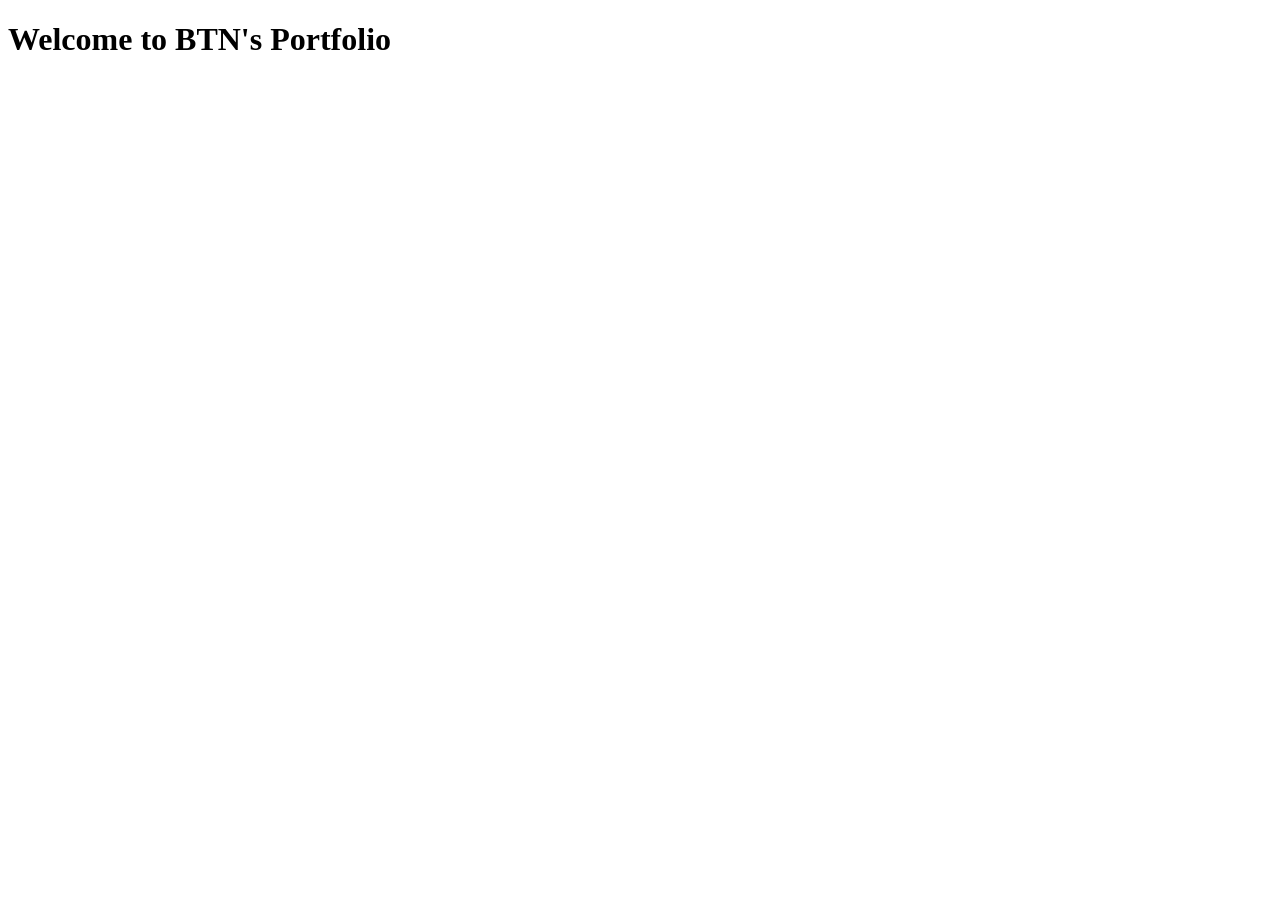
==== index.html @ 953d7b0b "Update index.html" ====
<!DOCTYPE html>
<html lang="en">

<head>
    <!-- Các thẻ meta cung cấp thông tin về trang web, không hiển thị trực tiếp trên trang -->
    <!-- Đặt bộ ký tự của trang web là UTF-8 
    (hiển thị gần như tất cả các ngôn ngữ trên thế giới, bao gồm cả tiếng Việt) -->
    <meta charset="UTF-8">
    <!-- Đặt viewport để trang web hiển thị tốt trên các thiết bị di động -->
    <meta name="viewport" content="width=device-width, initial-scale=1.0">
    <!-- Đặt tên tác giả của trang web -->
    <meta name="author" content="Ba Tuong Nguyen">
    <!-- Đặt mô tả ngắn gọn về trang web -->
    <meta name="description" content="Portfolio Website of Ba Tuong Nguyen, a 3D artist">
    <!-- Đặt các từ khóa liên quan đến trang web để cải thiện SEO -->
    <meta name="keywords" content="3D artist, portfolio, Ba Tuong Nguyen">

    <!-- Tiêu đề hiển thị trên tab trình duyệt -->
    <title>BTN - 3D Artist</title>

    <!-- Thẻ link được dùng để kết nối các tài nguyên bên ngoài như CSS, JS, favicon, font chữ, v.v.-->
    <!-- Đặt biểu tượng favicon cho trang web -->
    <link rel="icon" href="./img/Symbol Logo.png" type="image/x-icon" sizes="32x32">
    <!-- Liên kết đến tệp CSS bên ngoài để định dạng trang web -->
    <link rel="stylesheet" href="./css/style.css">
</head>

<body>
    <h1>Welcome to BTN's Portfolio</h1>
</body>

</html>
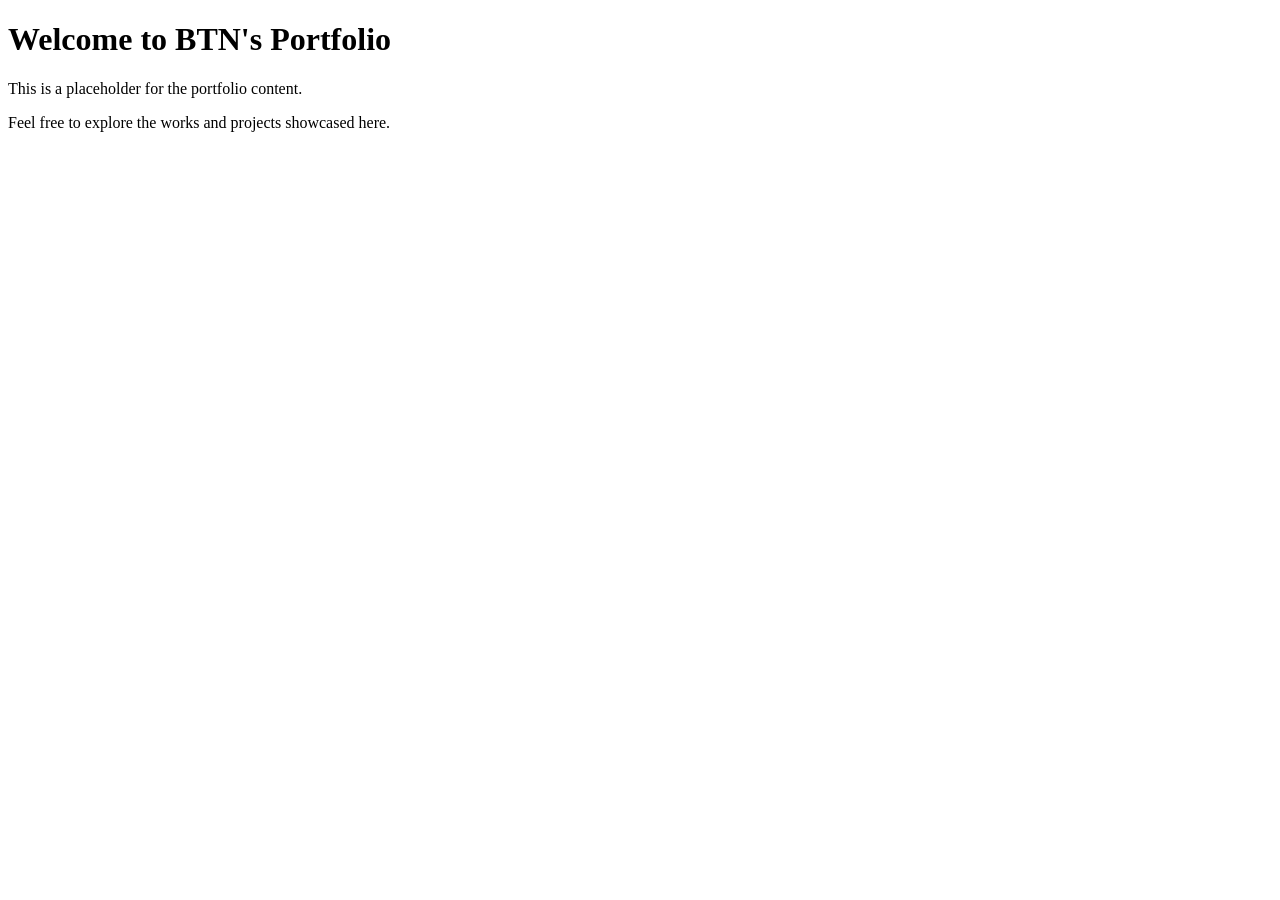
==== commit d0099a66: "Update Index.html" ====
--- a/index.html
+++ b/index.html
@@ -27,6 +27,8 @@
 
 <body>
     <h1>Welcome to BTN's Portfolio</h1>
+    <p>This is a placeholder for the portfolio content.</p>
+    <p>Feel free to explore the works and projects showcased here.</p>
 </body>
 
 </html>
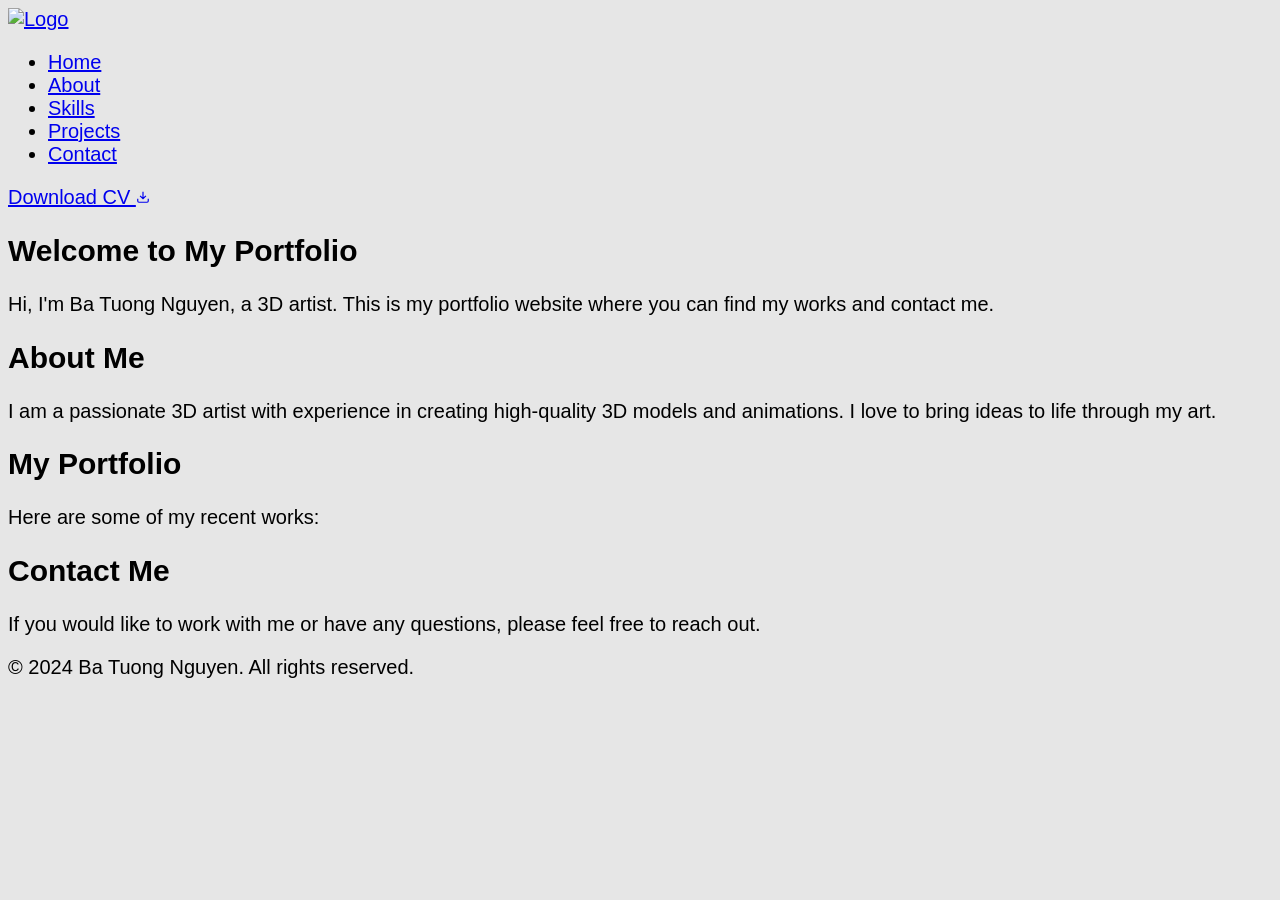
==== commit fffc49e5: "21h50 upgrade" ====
--- a/index.html
+++ b/index.html
@@ -26,9 +26,55 @@
 </head>
 
 <body>
-    <h1>Welcome to BTN's Portfolio</h1>
-    <p>This is a placeholder for the portfolio content.</p>
-    <p>Feel free to explore the works and projects showcased here.</p>
+    <header> <!-- Thẻ header được dùng để nhóm các nội dung đầu trang, thường chứa logo, tiêu đề và điều hướng -->
+        <a href="#" class="logo">
+            <img src="./img/Symbol Logo.png" alt="Logo" width="50" height="50">
+        </a>
+        <nav class="nav-bar">
+            <ul class="nav-list">
+                <li><a href="#home" class="nav-link active">Home</a></li>
+                <li><a href="#about" class="nav-link">About</a></li>
+                <li><a href="#skills" class="nav-link">Skills</a></li>
+                <li><a href="#projects" class="nav-link">Projects</a></li>
+                <li><a href="#contact" class="nav-link">Contact</a></li>
+            </ul>
+        </nav>
+        <a href="./PDF/NguyenBaTuong_CV.pdf" class="btn-download">
+            Download CV
+            <svg width="14" height="14" viewBox="0 0 24 24" fill="none" stroke="currentColor" stroke-width="2"
+                class="icon-download">
+                <path d="M21 15v4a2 2 0 0 1-2 2H5a2 2 0 0 1-2-2v-4M7 10l5 5 5-5M12 15V3" />
+            </svg>
+        </a>
+    </header>
+    <main>
+        <!-- Thẻ main được dùng để nhóm các nội dung chính của trang web, thường chứa các bài viết hoặc thông tin quan trọng -->
+        <section id="home">
+            <!-- Thẻ section được dùng để nhóm các nội dung liên quan, thường chứa các phần của trang web -->
+            <h1>Welcome to My Portfolio</h1>
+            <p>Hi, I'm Ba Tuong Nguyen, a 3D artist. This is my portfolio website where you can find my works and
+                contact me.</p>
+        </section>
+        <section id="about">
+            <h2>About Me</h2>
+            <p>I am a passionate 3D artist with experience in creating high-quality 3D models and animations. I love to
+                bring ideas to life through my art.</p>
+        </section>
+        <section id="portfolio">
+            <h2>My Portfolio</h2>
+            <p>Here are some of my recent works:</p>
+            <!-- Add portfolio items here -->
+        </section>
+        <section id="contact">
+            <h2>Contact Me</h2>
+            <p>If you would like to work with me or have any questions, please feel free to reach out.</p>
+            <!-- Add contact form or contact information here -->
+        </section>
+    </main>
+    <footer>
+        <!-- Thẻ footer được dùng để nhóm các nội dung chân trang, thường chứa thông tin bản quyền, liên kết mạng xã hội và các liên kết phụ -->
+        <p>&copy; 2024 Ba Tuong Nguyen. All rights reserved.</p>
+    </footer>
 </body>
 
 </html>
--- a/css/style.css
+++ b/css/style.css
@@ -0,0 +1,5 @@
+html {
+    font-size: 20px;
+    font-family: "Montserrat", "Roboto", sans-serif;
+    background: hsl(0, 0%, 90%)
+}
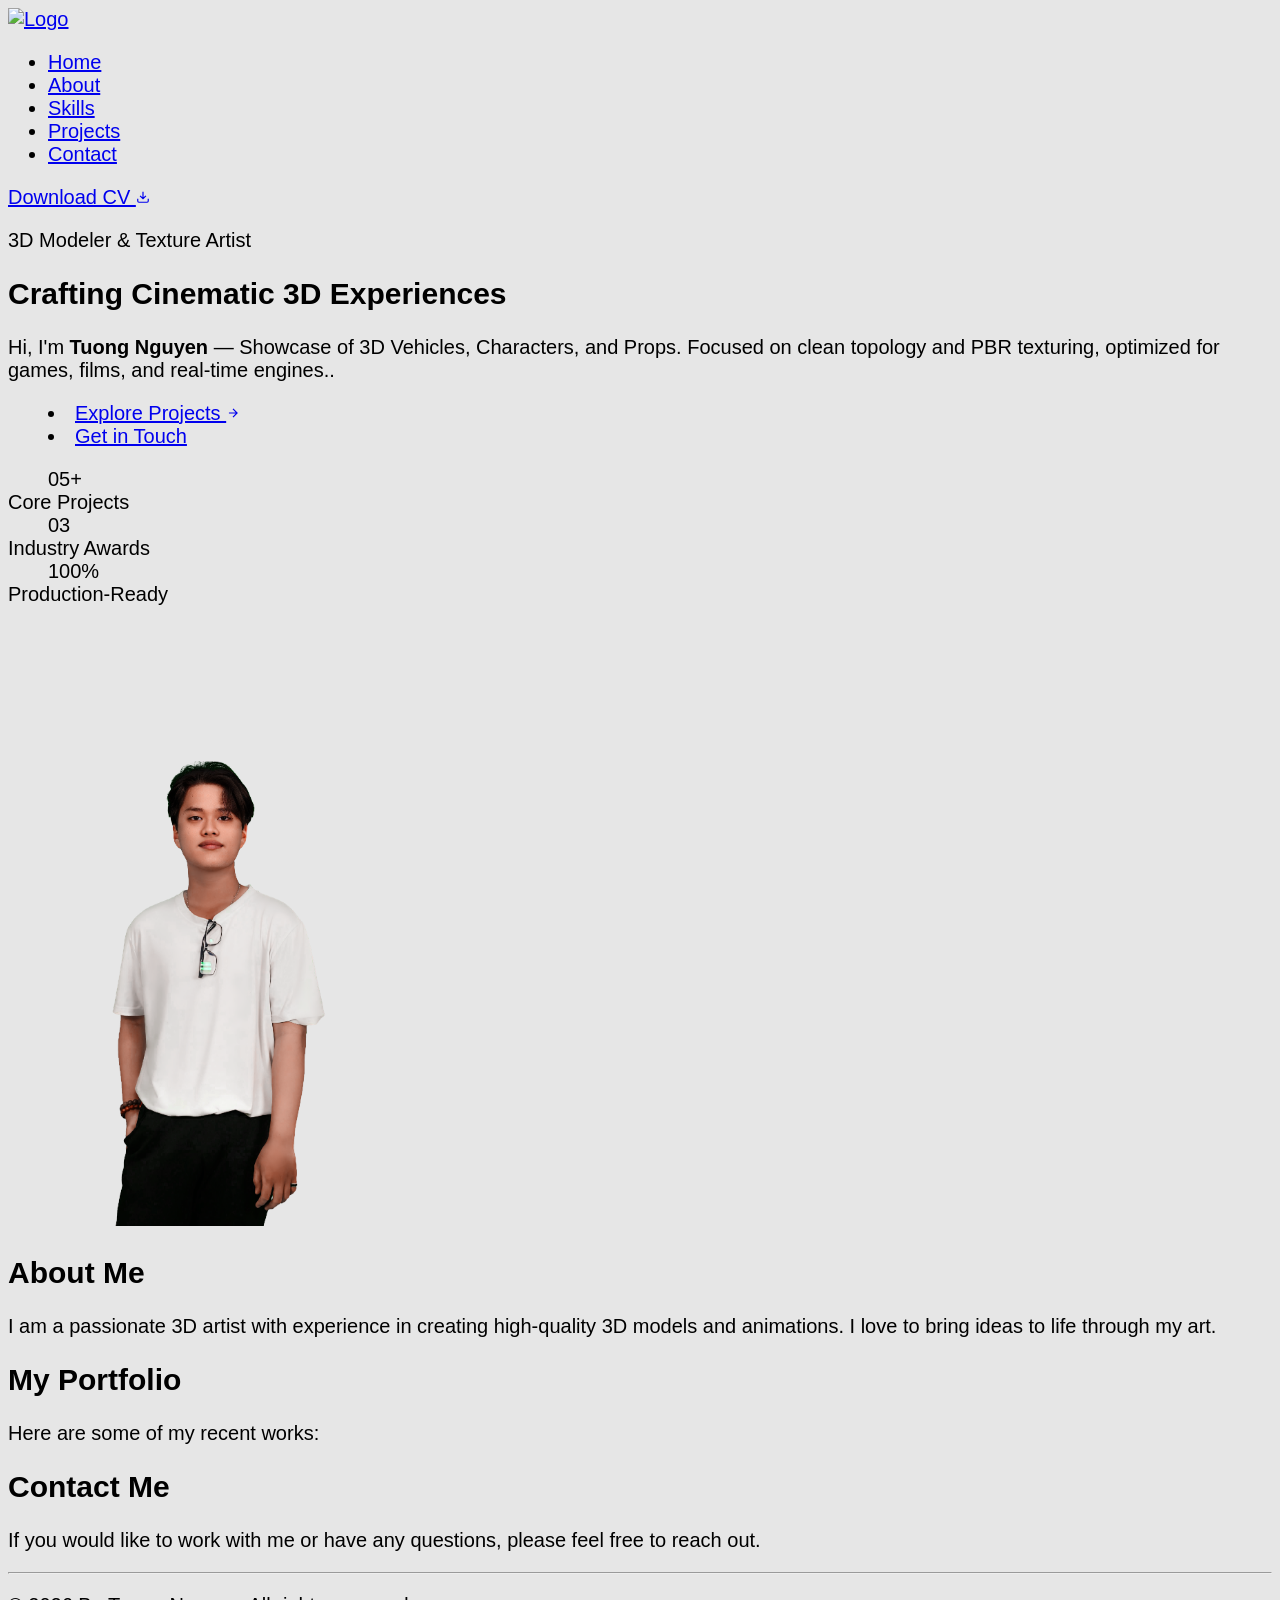
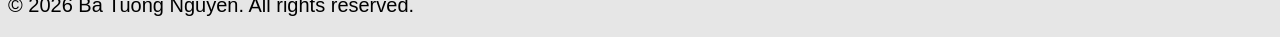
==== commit 3a7e027e: "23h08 update" ====
--- a/index.html
+++ b/index.html
@@ -47,33 +47,70 @@
             </svg>
         </a>
     </header>
+
     <main>
         <!-- Thẻ main được dùng để nhóm các nội dung chính của trang web, thường chứa các bài viết hoặc thông tin quan trọng -->
-        <section id="home">
-            <!-- Thẻ section được dùng để nhóm các nội dung liên quan, thường chứa các phần của trang web -->
-            <h1>Welcome to My Portfolio</h1>
-            <p>Hi, I'm Ba Tuong Nguyen, a 3D artist. This is my portfolio website where you can find my works and
-                contact me.</p>
+        <section class="hero-section">
+            <div class="hero-container">
+                <p class="hero-badge">3D Modeler & Texture Artist</p>
+                <h1 class="hero-title">
+                    Crafting <span class="text-blue">Cinematic</span> 3D Experiences
+                </h1>
+                <p class="hero-description">
+                    Hi, I'm <strong>Tuong Nguyen</strong> — Showcase of 3D Vehicles, Characters, and Props. Focused on
+                    clean topology and PBR texturing, optimized for games, films, and real-time engines..
+                </p>
+                <menu class="hero-actions">
+                    <li>
+                        <a href="#projects" class="btn btn-primary">
+                            Explore Projects
+                            <svg width="14" height="14" viewBox="0 0 24 24" fill="none" stroke="currentColor"
+                                stroke-width="2" class="icon-arrow">
+                                <path d="M5 12h14M12 5l7 7-7 7" />
+                            </svg>
+                        </a>
+                    </li>
+                    <li>
+                        <a href="#contact" class="btn btn-secondary">Get in Touch</a>
+                    </li>
+                </menu>
+                <dl class="hero-stats">
+                    <div class="stat-group">
+                        <dd class="stat-number">05+</dd>
+                        <dt class="stat-label">Core Projects</dt>
+                    </div>
+                    <div class="stat-group">
+                        <dd class="stat-number">03</dd>
+                        <dt class="stat-label">Industry Awards</dt>
+                    </div>
+                    <div class="stat-group">
+                        <dd class="stat-number">100%</dd>
+                        <dt class="stat-label">Production-Ready</dt>
+                    </div>
+                </dl>
+            </div>
         </section>
-        <section id="about">
+        <article id="about">
+            <img src="./img/Avatar_ver4.png" alt="Nguyen Ba Tuong" class="about-image" loading="lazy">
             <h2>About Me</h2>
             <p>I am a passionate 3D artist with experience in creating high-quality 3D models and animations. I love to
                 bring ideas to life through my art.</p>
-        </section>
-        <section id="portfolio">
+        </article>
+        <article id="portfolio">
             <h2>My Portfolio</h2>
             <p>Here are some of my recent works:</p>
             <!-- Add portfolio items here -->
-        </section>
-        <section id="contact">
+        </article>
+        <article id="contact">
             <h2>Contact Me</h2>
             <p>If you would like to work with me or have any questions, please feel free to reach out.</p>
             <!-- Add contact form or contact information here -->
-        </section>
+        </article>
     </main>
+    <hr>
     <footer>
         <!-- Thẻ footer được dùng để nhóm các nội dung chân trang, thường chứa thông tin bản quyền, liên kết mạng xã hội và các liên kết phụ -->
-        <p>&copy; 2024 Ba Tuong Nguyen. All rights reserved.</p>
+        <p>&copy; 2026 Ba Tuong Nguyen. All rights reserved.</p>
     </footer>
 </body>
 
--- a/css/style.css
+++ b/css/style.css
@@ -3,3 +3,7 @@
     font-family: "Montserrat", "Roboto", sans-serif;
     background: hsl(0, 0%, 90%)
 }
+.about-image {
+  width: 20em; /* Điều chỉnh con số này để tăng/giảm kích thước ảnh như ý muốn */
+  height: auto; /* Giữ tỷ lệ ảnh không bị méo */
+}
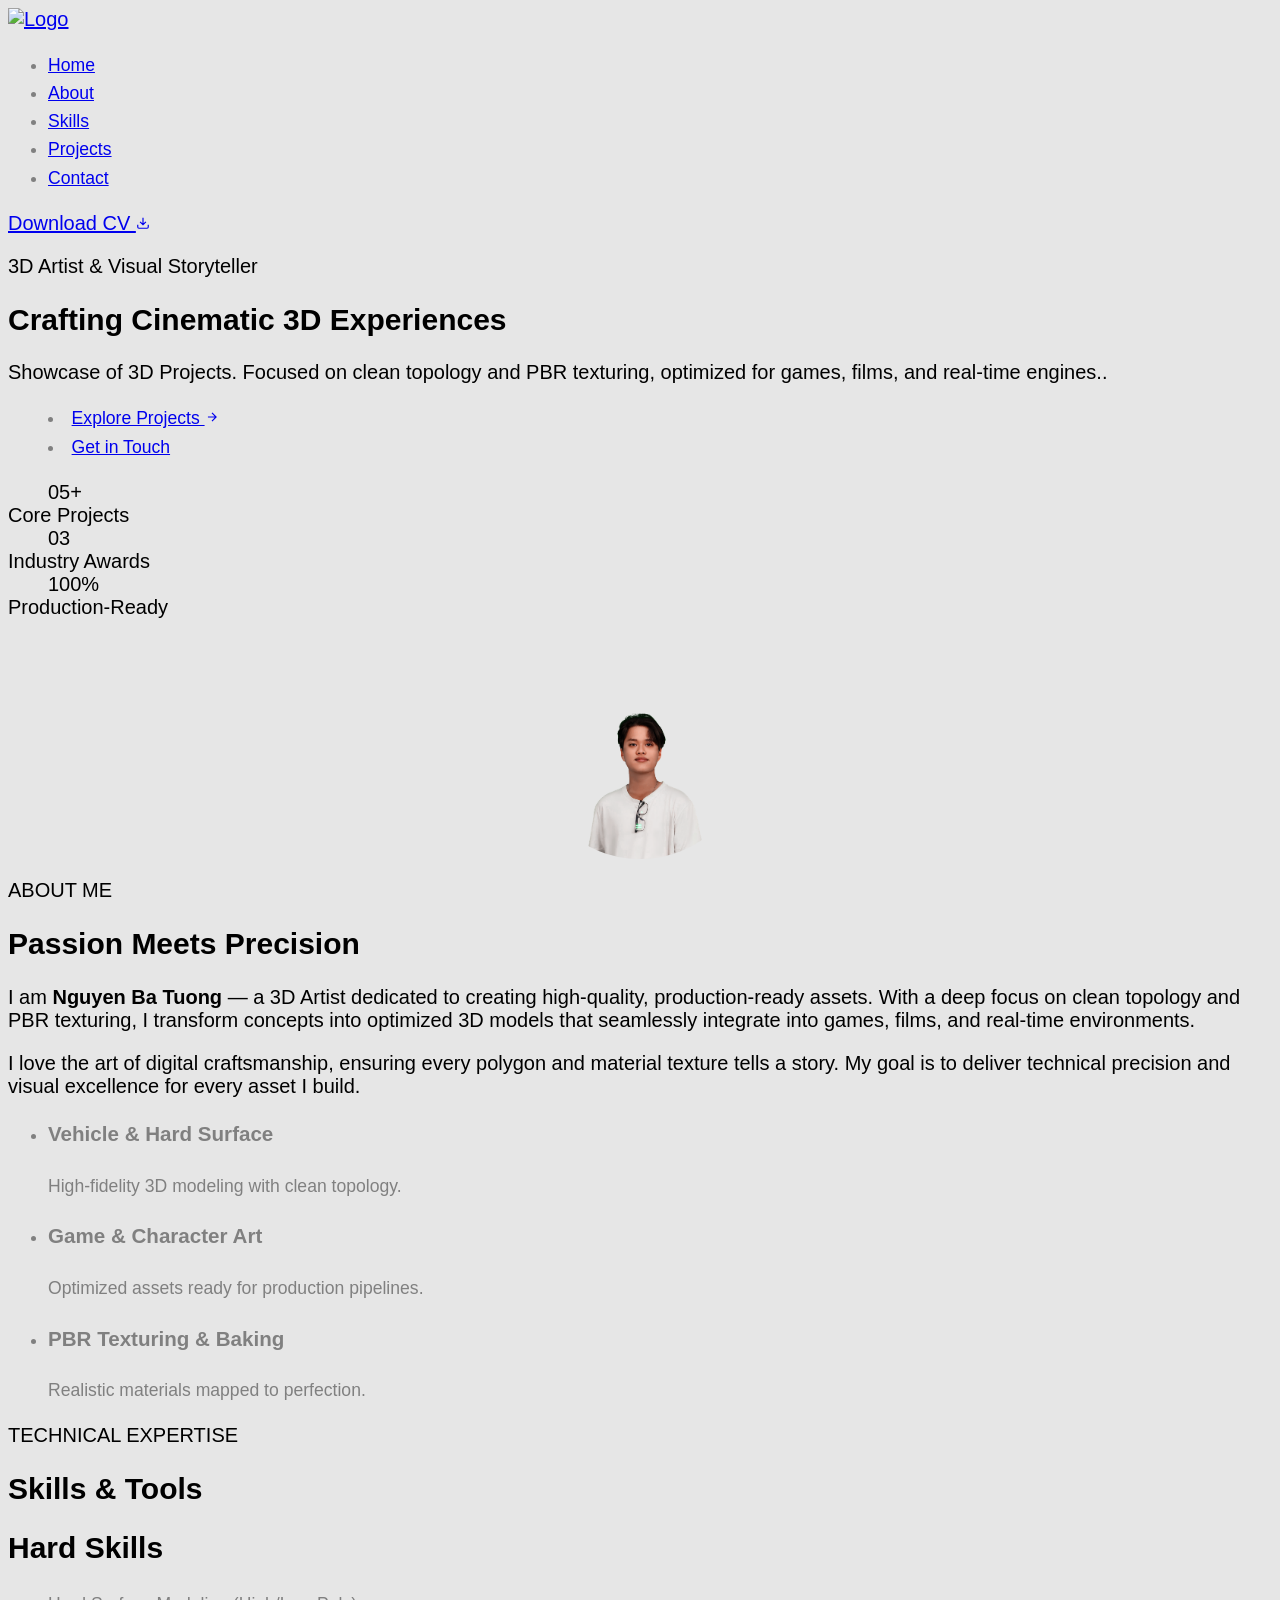
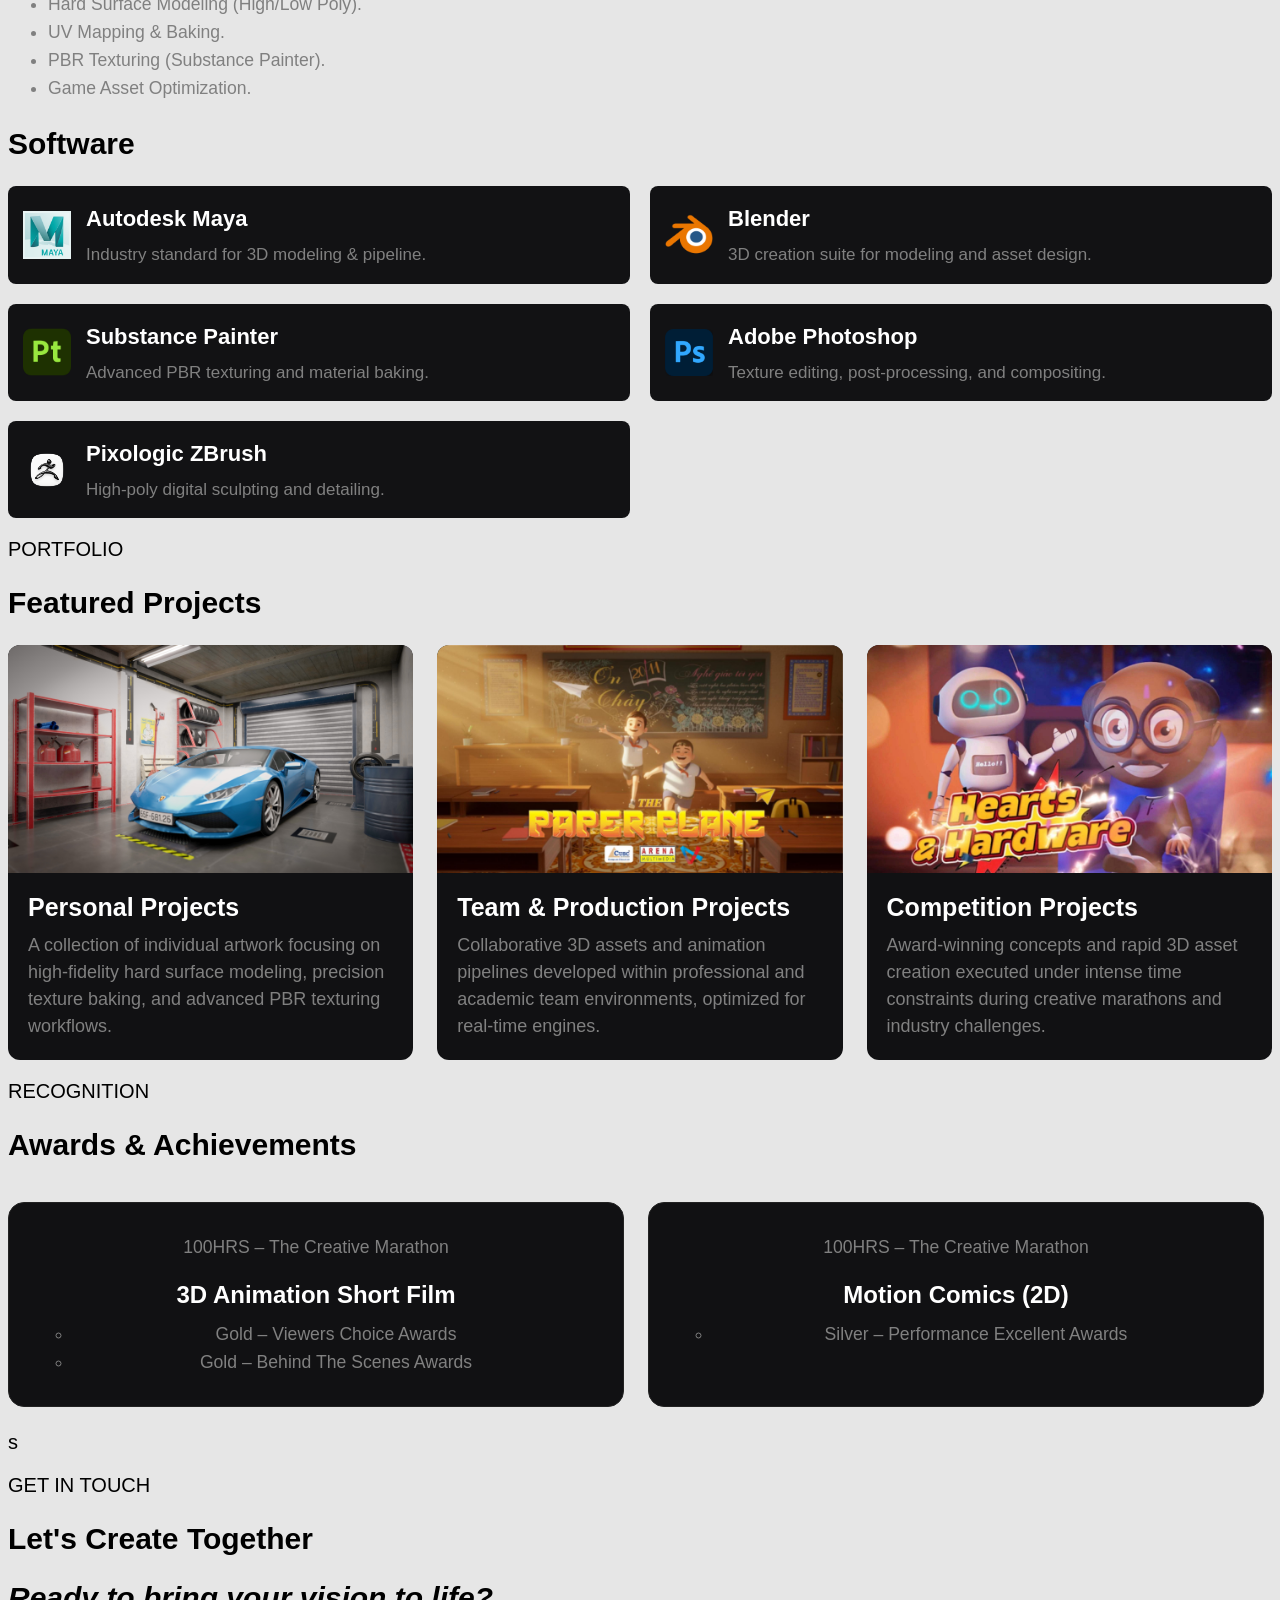
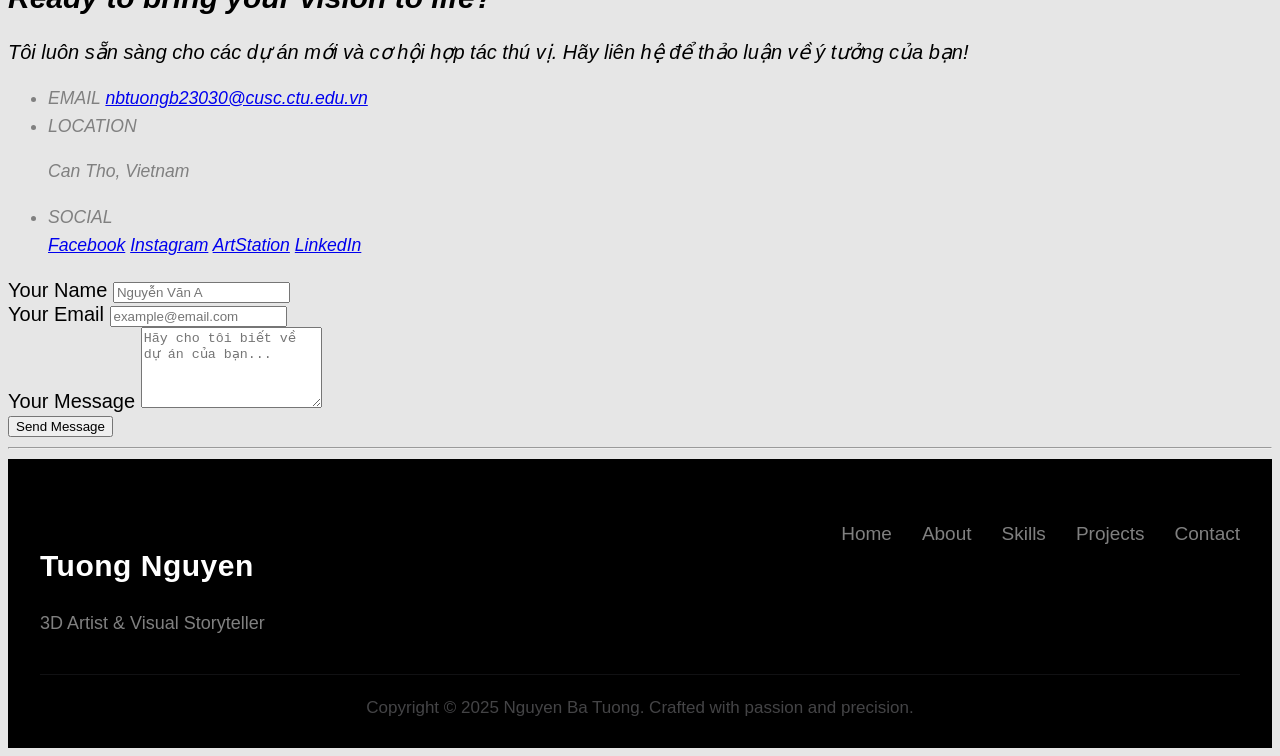
==== commit 67ea8dbb: "290626-16h10-Update index.html and css/style.css" ====
--- a/index.html
+++ b/index.html
@@ -48,16 +48,16 @@
         </a>
     </header>
 
+    <!-- Thẻ main được dùng để nhóm các nội dung chính của trang web, thường chứa các bài viết hoặc thông tin quan trọng -->
     <main>
-        <!-- Thẻ main được dùng để nhóm các nội dung chính của trang web, thường chứa các bài viết hoặc thông tin quan trọng -->
         <section class="hero-section">
             <div class="hero-container">
-                <p class="hero-badge">3D Modeler & Texture Artist</p>
+                <p class="hero-badge">3D Artist & Visual Storyteller</p>
                 <h1 class="hero-title">
                     Crafting <span class="text-blue">Cinematic</span> 3D Experiences
                 </h1>
                 <p class="hero-description">
-                    Hi, I'm <strong>Tuong Nguyen</strong> — Showcase of 3D Vehicles, Characters, and Props. Focused on
+                    Showcase of 3D Projects. Focused on
                     clean topology and PBR texturing, optimized for games, films, and real-time engines..
                 </p>
                 <menu class="hero-actions">
@@ -92,25 +92,302 @@
         </section>
         <article id="about">
             <img src="./img/Avatar_ver4.png" alt="Nguyen Ba Tuong" class="about-image" loading="lazy">
-            <h2>About Me</h2>
-            <p>I am a passionate 3D artist with experience in creating high-quality 3D models and animations. I love to
-                bring ideas to life through my art.</p>
+            <hgroup class="about-header-group">
+                <p class="badge-about">ABOUT ME</p>
+                <h1 class="about-title">Passion Meets <span class="text-gradient">Precision</span></h1>
+            </hgroup>
+            <p class="about-description">
+                I am <strong>Nguyen Ba Tuong</strong> — a 3D Artist dedicated to creating high-quality, production-ready
+                assets.
+                With a deep focus on clean topology and PBR texturing, I transform concepts into optimized 3D models
+                that seamlessly integrate into games, films, and real-time environments.
+            </p>
+            <p class="about-description">
+                I love the art of digital craftsmanship, ensuring every polygon and material texture tells a story.
+                My goal is to deliver technical precision and visual excellence for every asset I build.
+            </p>
+            <ul class="features-list">
+
+                <li class="feature-item">
+                    <span class="feature-icon" aria-hidden="true">
+                        <i class="icon-star"></i>
+                    </span>
+                    <section class="feature-content">
+                        <h3>Vehicle & Hard Surface</h3>
+                        <p>High-fidelity 3D modeling with clean topology.</p>
+                    </section>
+                </li>
+
+                <li class="feature-item">
+                    <span class="feature-icon" aria-hidden="true">
+                        <i class="icon-game"></i>
+                    </span>
+                    <section class="feature-content">
+                        <h3>Game & Character Art</h3>
+                        <p>Optimized assets ready for production pipelines.</p>
+                    </section>
+                </li>
+
+                <li class="feature-item">
+                    <span class="feature-icon" aria-hidden="true">
+                        <i class="icon-check"></i>
+                    </span>
+                    <section class="feature-content">
+                        <h3>PBR Texturing & Baking</h3>
+                        <p>Realistic materials mapped to perfection.</p>
+                    </section>
+                </li>
+
+            </ul>
         </article>
-        <article id="portfolio">
-            <h2>My Portfolio</h2>
-            <p>Here are some of my recent works:</p>
-            <!-- Add portfolio items here -->
+        <article class="skills-section" id="skills">
+            <hgroup class="skills-header">
+                <p class="badge-skills">TECHNICAL EXPERTISE</p>
+                <h1 class="skills-title">Skills & <span class="text-gradient">Tools</span></h1>
+            </hgroup>
+
+            <section class="hard-skills-container">
+                <h2>Hard Skills</h2>
+                <ul class="hard-skills-list">
+                    <li>Hard Surface Modeling (High/Low Poly).</li>
+                    <li>UV Mapping & Baking.</li>
+                    <li>PBR Texturing (Substance Painter).</li>
+                    <li>Game Asset Optimization.</li>
+                </ul>
+            </section>
+
+            <section class="software-container">
+                <h2>Software</h2>
+                <ul class="software-grid">
+
+                    <li class="software-card">
+                        <span class="software-icon" aria-hidden="true">
+                            <img src="./img/maya logo.png" alt="Maya Logo">
+                        </span>
+                        <div class="software-info">
+                            <h3>Autodesk Maya</h3>
+                            <p>Industry standard for 3D modeling & pipeline.</p>
+                        </div>
+                    </li>
+
+                    <li class="software-card">
+                        <span class="software-icon" aria-hidden="true">
+                            <img src="./img/blender-icon.png" alt="Blender Logo">
+                        </span>
+                        <div class="software-info">
+                            <h3>Blender</h3>
+                            <p>3D creation suite for modeling and asset design.</p>
+                        </div>
+                    </li>
+
+                    <li class="software-card">
+                        <span class="software-icon" aria-hidden="true">
+                            <img src="./img/sp logo.png" alt="Substance Painter Logo">
+                        </span>
+                        <div class="software-info">
+                            <h3>Substance Painter</h3>
+                            <p>Advanced PBR texturing and material baking.</p>
+                        </div>
+                    </li>
+
+                    <li class="software-card">
+                        <span class="software-icon" aria-hidden="true">
+                            <img src="./img/ps logo.png" alt="Photoshop Logo">
+                        </span>
+                        <div class="software-info">
+                            <h3>Adobe Photoshop</h3>
+                            <p>Texture editing, post-processing, and compositing.</p>
+                        </div>
+                    </li>
+
+                    <li class="software-card">
+                        <span class="software-icon" aria-hidden="true">
+                            <img src="./img/ZbrushIcon.png" alt="ZBrush Logo">
+                        </span>
+                        <div class="software-info">
+                            <h3>Pixologic ZBrush</h3>
+                            <p>High-poly digital sculpting and detailing.</p>
+                        </div>
+                    </li>
+
+                </ul>
+            </section>
         </article>
-        <article id="contact">
-            <h2>Contact Me</h2>
-            <p>If you would like to work with me or have any questions, please feel free to reach out.</p>
-            <!-- Add contact form or contact information here -->
+        <article class="portfolio-section" id="projects">
+            <hgroup class="portfolio-header">
+                <span class="badge-portfolio">PORTFOLIO</span>
+                <h1 class="portfolio-title">Featured <span class="text-gradient">Projects</span></h1>
+            </hgroup>
+
+            <div class="projects-grid">
+
+                <div class="project-card">
+                    <div class="project-thumbnail">
+                        <img src="./img/Car in The Garage FN Comopsiting.jpg" alt="Personal Projects" loading="lazy">
+                    </div>
+                    <div class="project-content">
+                        <h3>Personal Projects</h3>
+                        <p>A collection of individual artwork focusing on high-fidelity hard surface modeling, precision
+                            texture baking, and advanced PBR texturing workflows.</p>
+                    </div>
+                </div>
+
+                <div class="project-card">
+                    <div class="project-thumbnail">
+                        <img src="./img/The Paper Plane by Vertex4-Cover.jpg" alt="Team Projects" loading="lazy">
+                    </div>
+                    <div class="project-content">
+                        <h3>Team & Production Projects</h3>
+                        <p>Collaborative 3D assets and animation pipelines developed within professional and academic
+                            team environments, optimized for real-time engines.</p>
+                    </div>
+                </div>
+
+                <div class="project-card">
+                    <div class="project-thumbnail">
+                        <img src="./img/100HRS_ArenaCantho01_HexaSync.jpg" alt="Competition Projects" loading="lazy">
+                    </div>
+                    <div class="project-content">
+                        <h3>Competition Projects</h3>
+                        <p>Award-winning concepts and rapid 3D asset creation executed under intense time constraints
+                            during creative marathons and industry challenges.</p>
+                    </div>
+                </div>
+
+            </div>
+        </article>
+        <section class="awards-section" id="awards">
+            <hgroup class="awards-header">
+                <p class="badge-awards">RECOGNITION</p>
+                <h1 class="awards-title">Awards & <span class="text-gradient">Achievements</span></h1>
+            </hgroup>
+
+            <ul class="awards-grid">
+
+                <li class="award-card">
+                    <span class="award-icon" aria-hidden="true">
+                        <i class="icon-star-gradient"></i>
+                    </span>
+                    <div class="award-content">
+                        <p>100HRS – The Creative Marathon</p>
+                        <h3 class="award-project-type">3D Animation Short Film</h3>
+                        <ul class="award-sub-list">
+                            <li>Gold – Viewers Choice Awards</li>
+                            <li>Gold – Behind The Scenes Awards</li>
+                        </ul>
+                    </div>
+                </li>
+
+                <li class="award-card">
+                    <span class="award-icon" aria-hidden="true">
+                        <i class="icon-star-gradient"></i>
+                    </span>
+                    <div class="award-content">
+                        <p>100HRS – The Creative Marathon</p>
+                        <h3 class="award-project-type">Motion Comics (2D)</h3>
+                        <ul class="award-sub-list">
+                            <li>Silver – Performance Excellent Awards</li>
+                        </ul>
+                    </div>
+                </li>s
+
+            </ul>
+        </section>
+        <article class="contact-section" id="contact">
+            <hgroup class="contact-header">
+                <span class="badge-contact">GET IN TOUCH</span>
+                <h1 class="contact-title">Let's Create <span class="text-gradient">Together</span></h1>
+            </hgroup>
+
+            <div class="contact-container">
+                <address class="contact-info">
+                    <h2>Ready to bring your vision to life?</h2>
+                    <p class="contact-subtitle">Tôi luôn sẵn sàng cho các dự án mới và cơ hội hợp tác thú vị. Hãy liên
+                        hệ để thảo luận về ý tưởng của bạn!</p>
+
+                    <ul class="contact-methods">
+                        <li class="method-item">
+                            <span class="method-icon" aria-hidden="true"><i class="icon-email"></i></span>
+                            <div class="method-detail">
+                                <span class="method-label">EMAIL</span>
+                                <a href="mailto:nbtuongb23030@cusc.ctu.edu.vn">nbtuongb23030@cusc.ctu.edu.vn</a>
+                            </div>
+                        </li>
+
+                        <li class="method-item">
+                            <span class="method-icon" aria-hidden="true"><i class="icon-location"></i></span>
+                            <div class="method-detail">
+                                <span class="method-label">LOCATION</span>
+                                <p>Can Tho, Vietnam</p>
+                            </div>
+                        </li>
+
+                        <li class="method-item social-item">
+                            <span class="method-icon" aria-hidden="true"><i class="icon-social"></i></span>
+                            <div class="method-detail">
+                                <span class="method-label">SOCIAL</span>
+                                <div class="social-links">
+                                    <a href="#" target="_blank" rel="noopener noreferrer">Facebook</a>
+                                    <a href="#" target="_blank" rel="noopener noreferrer">Instagram</a>
+                                    <a href="#" target="_blank" rel="noopener noreferrer">ArtStation</a>
+                                    <a href="#" target="_blank" rel="noopener noreferrer">LinkedIn</a>
+                                </div>
+                            </div>
+                        </li>
+                    </ul>
+                </address>
+
+                <form class="contact-form" action="#" method="POST">
+                    <div class="form-group">
+                        <label for="user-name">Your Name</label>
+                        <input type="text" id="user-name" name="name" placeholder="Nguyễn Văn A" required>
+                    </div>
+
+                    <div class="form-group">
+                        <label for="user-email">Your Email</label>
+                        <input type="email" id="user-email" name="email" placeholder="example@email.com" required>
+                    </div>
+
+                    <div class="form-group">
+                        <label for="user-message">Your Message</label>
+                        <textarea id="user-message" name="message" rows="5"
+                            placeholder="Hãy cho tôi biết về dự án của bạn..." required></textarea>
+                    </div>
+
+                    <button type="submit" class="btn-submit">
+                        <span>Send Message</span>
+                        <i class="icon-paper-plane" aria-hidden="true"></i>
+                    </button>
+                </form>
+            </div>
         </article>
     </main>
     <hr>
-    <footer>
-        <!-- Thẻ footer được dùng để nhóm các nội dung chân trang, thường chứa thông tin bản quyền, liên kết mạng xã hội và các liên kết phụ -->
-        <p>&copy; 2026 Ba Tuong Nguyen. All rights reserved.</p>
+    <footer class="main-footer">
+        <div class="footer-container">
+
+            <div class="footer-brand">
+                <h3 class="footer-logo">Tuong Nguyen</h3>
+                <p class="footer-tagline">3D Artist & Visual Storyteller</p>
+            </div>
+
+            <nav class="footer-nav" aria-label="Footer Navigation">
+                <ul class="footer-links">
+                    <li><a href="#home">Home</a></li>
+                    <li><a href="#about">About</a></li>
+                    <li><a href="#skills">Skills</a></li>
+                    <li><a href="#projects">Projects</a></li>
+                    <li><a href="#contact">Contact</a></li>
+                </ul>
+            </nav>
+
+        </div>
+
+        <hr class="footer-divider">
+
+        <div class="footer-bottom">
+            <small class="copyright">Copyright &copy 2025 Nguyen Ba Tuong. Crafted with passion and precision.</small>
+        </div>
     </footer>
 </body>
 
--- a/css/style.css
+++ b/css/style.css
@@ -3,7 +3,238 @@
     font-family: "Montserrat", "Roboto", sans-serif;
     background: hsl(0, 0%, 90%)
 }
+
+/* ==========================================================================
+   AVATAR
+   ========================================================================== */
 .about-image {
-  width: 20em; /* Điều chỉnh con số này để tăng/giảm kích thước ảnh như ý muốn */
-  height: auto; /* Giữ tỷ lệ ảnh không bị méo */
+    width: 220px;               /* Đặt chiều rộng vừa phải cho avatar */
+    height: 220px;              /* Bắt buộc chiều cao BẰNG chiều rộng */
+    object-fit: cover;          /* Giữ đúng tỷ lệ ảnh gốc, không bao giờ bị méo hình */
+    object-position: center top;/* Tập trung lấy từ phần đầu và vai của bạn */
+    border-radius: 50%;         /* Nếu thích avatar hình tròn xịn mịn thì giữ dòng này, không thì xóa đi */
+    display: block;
+    margin: 0 auto;             /* Căn giữa ảnh */
+}
+
+/* ==========================================================================
+   LOGO PHẦN MỀM (MAYA, BLENDER...)
+   ========================================================================== */
+/* 1. Định hình lại lưới hiển thị cho các ô phần mềm (nằm ngang hoặc ô vuông thay vì tuột dọc) */
+.software-grid {
+    display: flex;
+    flex-wrap: wrap;
+    gap: 20px;                  /* Khoảng cách giữa các ô phần mềm */
+    list-style: none;           /* Bỏ dấu chấm tròn mặc định của thẻ li */
+    padding: 0;
+}
+
+/* 2. Cấu trúc một ô card phần mềm */
+.software-card {
+    display: flex;
+    align-items: center;
+    gap: 15px;
+    background: #121214;        /* Màu nền tối hợp với giao diện của bạn */
+    padding: 15px;
+    border-radius: 8px;
+    width: calc(50% - 10px);    /* Chia làm 2 cột trên màn hình (hoặc sửa thành 100% nếu muốn xếp dọc gọn gàng) */
+    box-sizing: border-box;
+}
+
+/* 3. ĐÂY LÀ LỆNH QUAN TRỌNG NHẤT: Thu nhỏ logo */
+.software-icon img {
+    width: 48px;                /* Giới hạn logo chỉ to vừa vặn bằng icon (48px) */
+    height: 48px;               /* Giữ khung vuông */
+    object-fit: contain;        /* Đảm bảo logo hiển thị trọn vẹn, không bị mất góc */
+    display: block;
+}
+
+/* 4. Định dạng chữ bên cạnh logo cho đẹp */
+.software-info h3 {
+    margin: 0 0 5px 0;
+    font-size: 1.1rem;
+    color: #fff;
+}
+
+.software-info p {
+    margin: 0;
+    font-size: 0.85rem;
+    color: #808080;             /* Màu chữ mô tả xám nhẹ */
+}
+
+/* ==========================================================================
+   Projects
+   ========================================================================== */
+/* Khung lưới chứa các dự án */
+.projects-grid {
+    display: flex;
+    flex-wrap: wrap;
+    gap: 24px;
+    margin-top: 20px;
+}
+
+/* Định dạng thẻ card của từng dự án */
+.project-card {
+    background: #111113;
+    border-radius: 12px;
+    overflow: hidden;
+    width: calc(33.33% - 16px); /* Chia màn hình thành 3 cột */
+    box-sizing: border-box;
+    transition: transform 0.3s ease;
+}
+
+.project-card:hover {
+    transform: translateY(-5px); /* Hiệu ứng nổi lên nhẹ khi di chuột vào */
+}
+
+/* THUỘC TÍNH QUAN TRỌNG: Khống chế ảnh không bị méo */
+.project-thumbnail img {
+    width: 100%;
+    height: auto;             /* Bạn có thể tùy chỉnh chiều cao mong muốn cho khung ảnh */
+    object-fit: cover;         /* Giữ nguyên tỷ lệ ảnh gốc, tự động cắt viền thừa */
+    display: block;
+}
+
+/* Phần chữ mô tả dưới ảnh */
+.project-content {
+    padding: 20px;
+}
+
+.project-content h3 {
+    margin: 0 0 10px 0;
+    color: #fff;
+    font-size: 1.25rem;
+}
+
+.project-content p {
+    margin: 0;
+    color: #808080;
+    font-size: 0.9rem;
+    line-height: 1.5;
+}
+
+/* ==========================================================================
+   Awards
+   ========================================================================== */
+/* Khung chứa danh sách giải thưởng */
+.awards-grid {
+    display: flex;
+    flex-wrap: wrap;
+    gap: 24px;                  /* Khoảng cách giữa các ô card */
+    list-style: none;           /* Xóa dấu chấm tròn mặc định của thẻ li */
+    padding: 0;
+    margin-top: 40px;
+}
+
+/* Định dạng từng ô card giải thưởng */
+.award-card {
+    background: #111113;        /* Màu nền tối giống card project */
+    border: 1px solid #222;     /* Viền mờ tinh tế */
+    border-radius: 16px;
+    padding: 30px 24px;
+    text-align: center;         /* Căn giữa toàn bộ chữ và icon */
+    
+    /* Mỗi ô chiếm 1/2 chiều rộng màn hình, trừ đi khoảng cách gap */
+    width: calc(50% - 16px); 
+    box-sizing: border-box;
+    transition: transform 0.3s ease, border-color 0.3s ease;
+}
+
+.award-card:hover {
+    transform: translateY(-5px);
+    border-color: #3b82f6;      /* Đổi màu viền nhẹ khi hover vào */
+}
+
+/* Định dạng phần chữ bên trong */
+.award-content h3 {
+    margin: 15px 0 5px 0;
+    color: #fff;
+    font-size: 1.2rem;
+}
+
+.award-team {
+    display: block;
+    color: #3b82f6;             /* Màu xanh nhấn giống giao diện của bạn */
+    font-size: 0.9rem;
+    margin-bottom: 15px;
+    font-weight: 500;
+}
+
+.award-content p,li {
+    margin: 0;
+    color: #808080;
+    font-size: 0.88rem;
+    line-height: 1.6;
+}
+
+/* Khung chứa toàn bộ footer */
+.main-footer {
+    background: #000000;         /* Nền đen tuyền đồng bộ */
+    padding: 60px 0 30px 0;
+    font-family: inherit;
+}
+
+/* ==========================================================================
+   Footer
+   ========================================================================== */
+/* Căn ngang logo và menu điều hướng */
+.footer-container {
+    display: flex;
+    justify-content: space-between;
+    align-items: flex-start;
+    max-width: 1200px;           /* Hoặc bằng max-width container chung của bạn */
+    margin: 0 auto;
+    padding: 0 20px;
+}
+
+/* Định dạng phần chữ Logo */
+.footer-logo {
+    font-size: 1.5rem;
+    font-weight: 700;
+    color: #fff;
+    letter-spacing: 0.5px;
+}
+
+.footer-tagline {
+    margin: 8px 0 0 0;
+    color: #808080;
+    font-size: 0.9rem;
+}
+
+/* Định dạng menu link bên phải */
+.footer-links {
+    display: flex;
+    gap: 30px;                   /* Khoảng cách giữa các chữ Home, About... */
+    list-style: none;
+    padding: 0;
+    margin: 0;
+}
+
+.footer-links a {
+    color: #808080;
+    text-decoration: none;
+    font-size: 0.95rem;
+    transition: color 0.3s ease;
+}
+
+.footer-links a:hover {
+    color: #fff;                 /* Sáng lên khi di chuột vào */
+}
+
+/* Đường kẻ ngang thanh mảnh */
+.footer-divider {
+    border: 0;
+    border-top: 1px solid #111113; /* Đường line mờ tối giản */
+    max-width: 1200px;
+    margin: 40px auto 20px auto;
+}
+
+/* Căn giữa dòng chữ Copyright */
+.footer-bottom {
+    text-align: center;
+}
+
+.copyright {
+    color: #444446;              /* Màu chữ trầm xuống để làm nổi bật nội dung chính */
+    font-size: 0.85rem;
 }
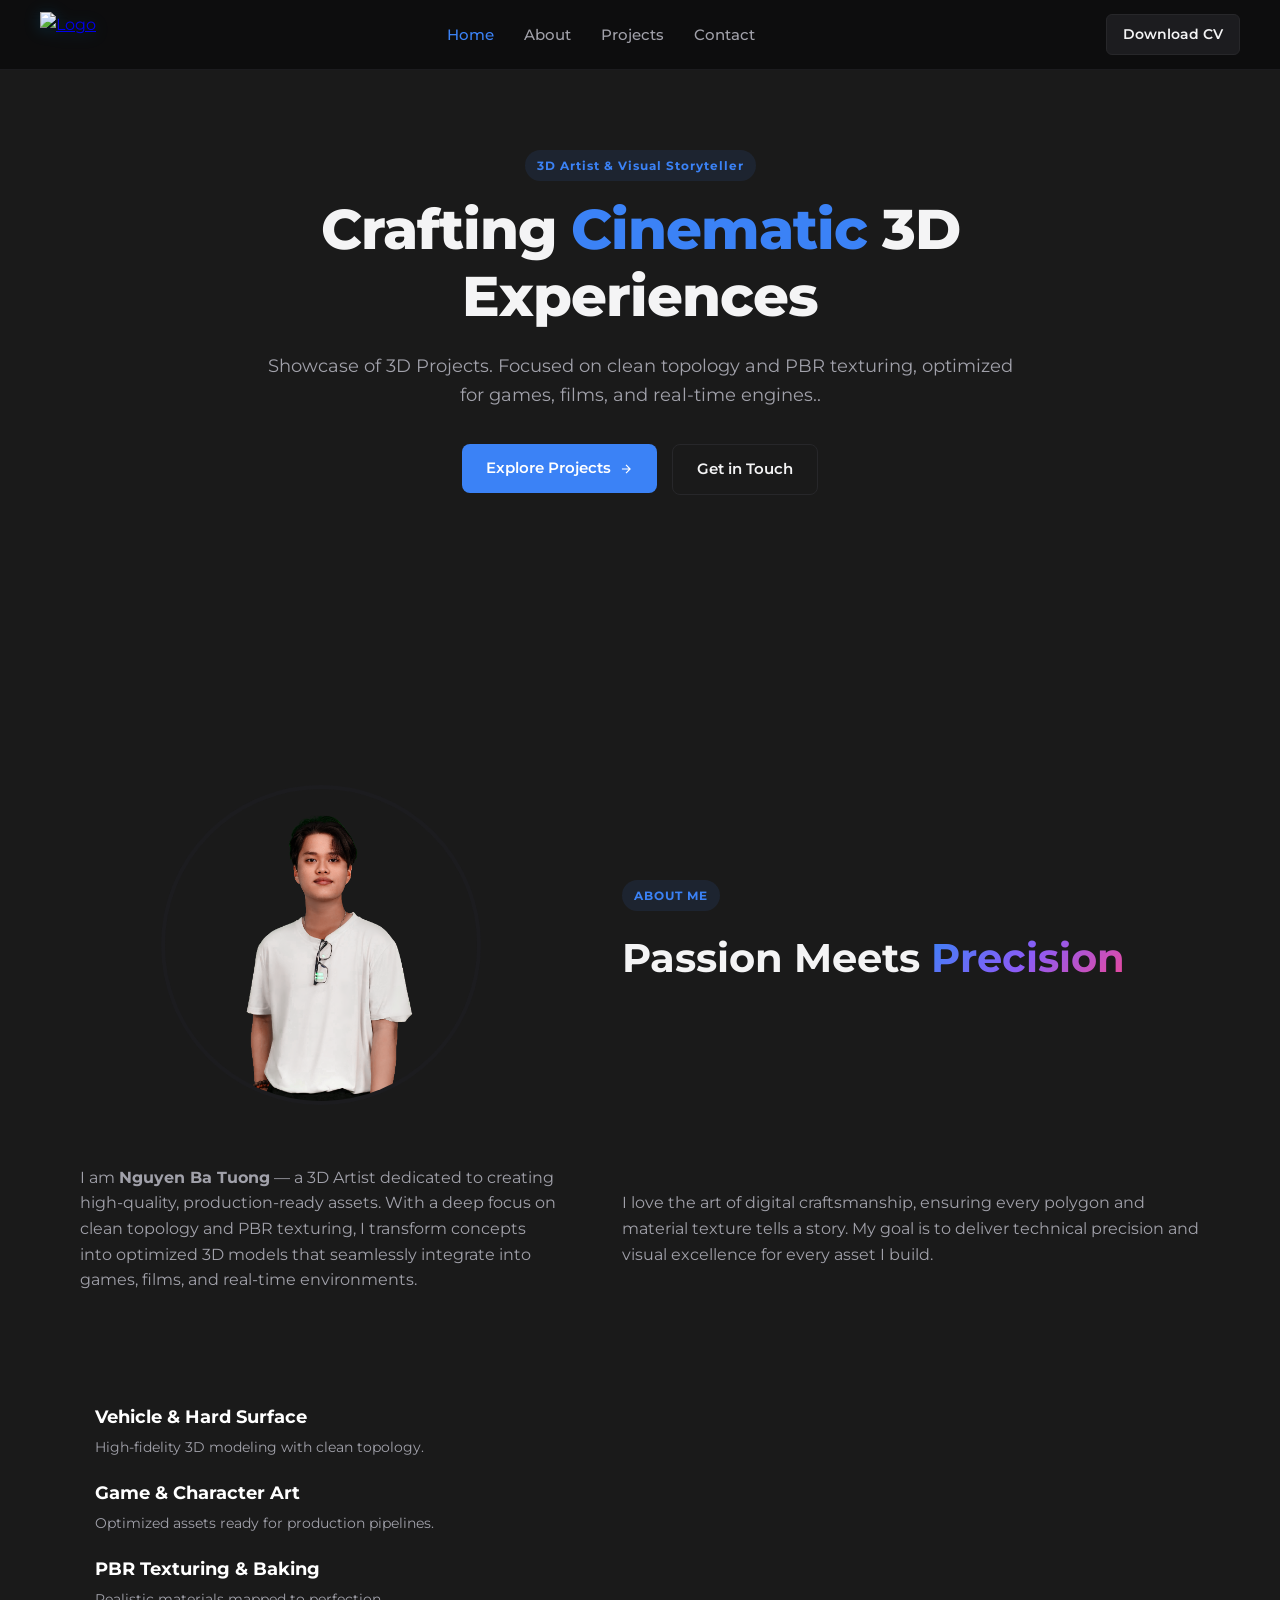
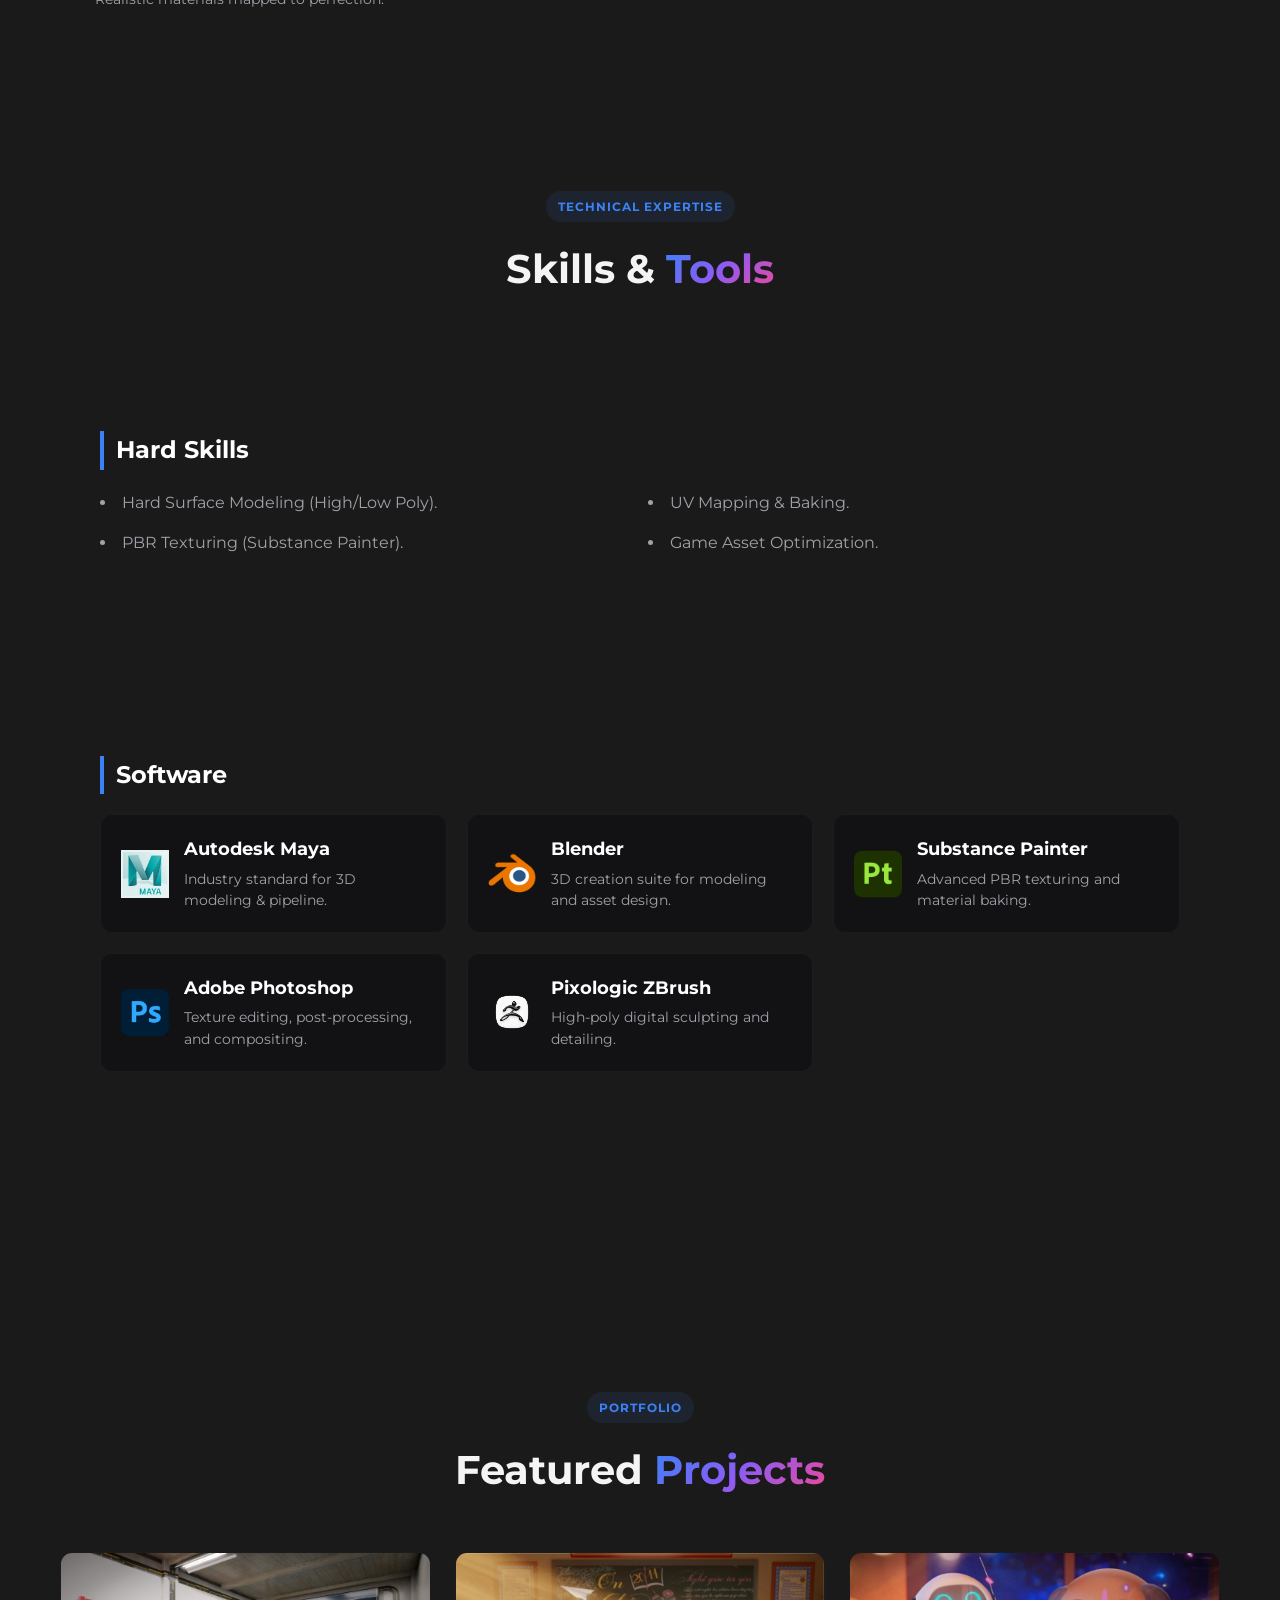
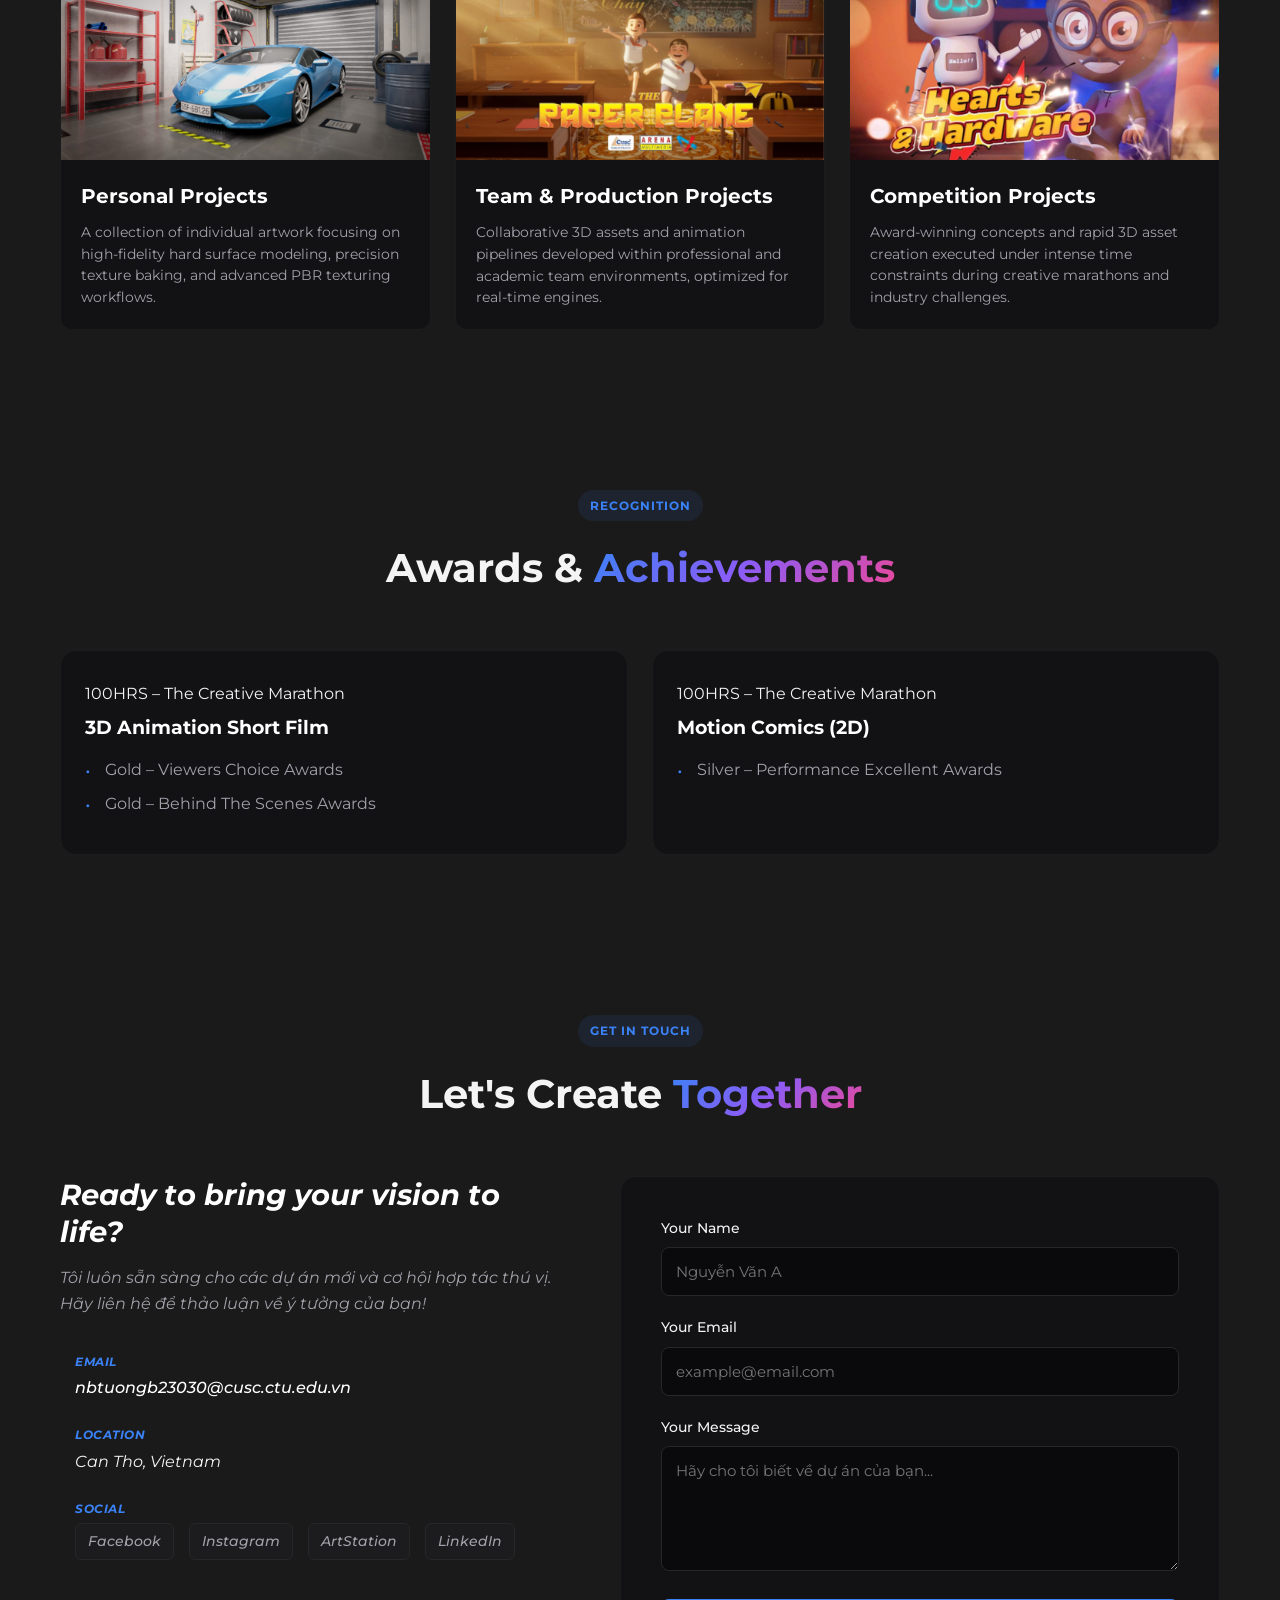
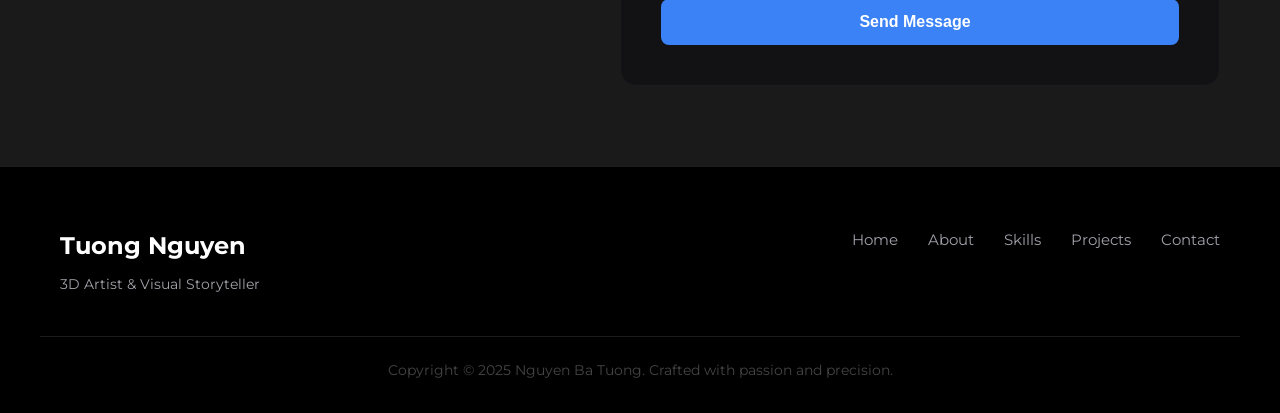
==== commit 05578e1e: "010726-12h21-update" ====
--- a/index.html
+++ b/index.html
@@ -26,241 +26,232 @@
 </head>
 
 <body>
-    <header> <!-- Thẻ header được dùng để nhóm các nội dung đầu trang, thường chứa logo, tiêu đề và điều hướng -->
+    <!-- Thẻ header được dùng để nhóm các nội dung đầu trang, thường chứa logo, tiêu đề và điều hướng -->
+    <header id="home">
         <a href="#" class="logo">
-            <img src="./img/Symbol Logo.png" alt="Logo" width="50" height="50">
+            <img src="./img/Symbol Logo-Big.png" alt="Logo">
         </a>
-        <nav class="nav-bar">
+
+        <button class="menu-toggle" id="menuOpen" aria-label="Open Menu">
+            <svg width="30" height="30" viewBox="0 0 24 24" fill="none" stroke="currentColor" stroke-width="2">
+                <line x1="3" y1="12" x2="21" y2="12"></line>
+                <line x1="3" y1="6" x2="21" y2="6"></line>
+                <line x1="3" y1="18" x2="21" y2="18"></line>
+            </svg>
+        </button>
+
+        <nav class="nav-bar" id="navBar">
+            <button class="menu-close" id="menuClose" aria-label="Close Menu">
+                <svg width="30" height="30" viewBox="0 0 24 24" fill="none" stroke="currentColor" stroke-width="2">
+                    <line x1="18" y1="6" x2="6" y2="18"></line>
+                    <line x1="6" y1="6" x2="18" y2="18"></line>
+                </svg>
+            </button>
+
             <ul class="nav-list">
                 <li><a href="#home" class="nav-link active">Home</a></li>
                 <li><a href="#about" class="nav-link">About</a></li>
-                <li><a href="#skills" class="nav-link">Skills</a></li>
                 <li><a href="#projects" class="nav-link">Projects</a></li>
                 <li><a href="#contact" class="nav-link">Contact</a></li>
+                <li class="mobile-only">
+                    <a href="./PDF/NguyenBaTuong_CV.pdf" class="nav-link">Download CV</a>
+                </li>
             </ul>
         </nav>
-        <a href="./PDF/NguyenBaTuong_CV.pdf" class="btn-download">
+
+        <a href="./PDF/NguyenBaTuong_CV.pdf" class="btn-download desktop-only">
             Download CV
-            <svg width="14" height="14" viewBox="0 0 24 24" fill="none" stroke="currentColor" stroke-width="2"
-                class="icon-download">
-                <path d="M21 15v4a2 2 0 0 1-2 2H5a2 2 0 0 1-2-2v-4M7 10l5 5 5-5M12 15V3" />
-            </svg>
         </a>
     </header>
-
     <!-- Thẻ main được dùng để nhóm các nội dung chính của trang web, thường chứa các bài viết hoặc thông tin quan trọng -->
     <main>
-        <section class="hero-section">
-            <div class="hero-container">
-                <p class="hero-badge">3D Artist & Visual Storyteller</p>
-                <h1 class="hero-title">
-                    Crafting <span class="text-blue">Cinematic</span> 3D Experiences
-                </h1>
-                <p class="hero-description">
-                    Showcase of 3D Projects. Focused on
-                    clean topology and PBR texturing, optimized for games, films, and real-time engines..
-                </p>
-                <menu class="hero-actions">
-                    <li>
-                        <a href="#projects" class="btn btn-primary">
-                            Explore Projects
-                            <svg width="14" height="14" viewBox="0 0 24 24" fill="none" stroke="currentColor"
-                                stroke-width="2" class="icon-arrow">
-                                <path d="M5 12h14M12 5l7 7-7 7" />
-                            </svg>
-                        </a>
-                    </li>
-                    <li>
-                        <a href="#contact" class="btn btn-secondary">Get in Touch</a>
-                    </li>
-                </menu>
-                <dl class="hero-stats">
-                    <div class="stat-group">
-                        <dd class="stat-number">05+</dd>
-                        <dt class="stat-label">Core Projects</dt>
-                    </div>
-                    <div class="stat-group">
-                        <dd class="stat-number">03</dd>
-                        <dt class="stat-label">Industry Awards</dt>
-                    </div>
-                    <div class="stat-group">
-                        <dd class="stat-number">100%</dd>
-                        <dt class="stat-label">Production-Ready</dt>
-                    </div>
-                </dl>
-            </div>
-        </section>
-        <article id="about">
-            <img src="./img/Avatar_ver4.png" alt="Nguyen Ba Tuong" class="about-image" loading="lazy">
-            <hgroup class="about-header-group">
-                <p class="badge-about">ABOUT ME</p>
-                <h1 class="about-title">Passion Meets <span class="text-gradient">Precision</span></h1>
-            </hgroup>
-            <p class="about-description">
-                I am <strong>Nguyen Ba Tuong</strong> — a 3D Artist dedicated to creating high-quality, production-ready
-                assets.
-                With a deep focus on clean topology and PBR texturing, I transform concepts into optimized 3D models
-                that seamlessly integrate into games, films, and real-time environments.
+        <article class="hero-section" id="home">
+            <p class="hero-badge">3D Artist & Visual Storyteller</p>
+            <h1 class="hero-title">
+                Crafting <span class="text-blue">Cinematic</span> 3D Experiences
+            </h1>
+            <p class="hero-description">
+                Showcase of 3D Projects. Focused on
+                clean topology and PBR texturing, optimized for games, films, and real-time engines..
             </p>
-            <p class="about-description">
-                I love the art of digital craftsmanship, ensuring every polygon and material texture tells a story.
-                My goal is to deliver technical precision and visual excellence for every asset I build.
-            </p>
-            <ul class="features-list">
-
-                <li class="feature-item">
-                    <span class="feature-icon" aria-hidden="true">
-                        <i class="icon-star"></i>
-                    </span>
-                    <section class="feature-content">
-                        <h3>Vehicle & Hard Surface</h3>
-                        <p>High-fidelity 3D modeling with clean topology.</p>
-                    </section>
-                </li>
-
-                <li class="feature-item">
-                    <span class="feature-icon" aria-hidden="true">
-                        <i class="icon-game"></i>
-                    </span>
-                    <section class="feature-content">
-                        <h3>Game & Character Art</h3>
-                        <p>Optimized assets ready for production pipelines.</p>
-                    </section>
-                </li>
-
-                <li class="feature-item">
-                    <span class="feature-icon" aria-hidden="true">
-                        <i class="icon-check"></i>
-                    </span>
-                    <section class="feature-content">
-                        <h3>PBR Texturing & Baking</h3>
-                        <p>Realistic materials mapped to perfection.</p>
-                    </section>
-                </li>
-
+            <ul class="hero-actions">
+                <li>
+                    <a href="#projects" class="btn btn-primary">
+                        Explore Projects
+                        <svg width="14" height="14" viewBox="0 0 24 24" fill="none" stroke="currentColor"
+                            stroke-width="2" class="icon-arrow">
+                            <path d="M5 12h14M12 5l7 7-7 7" />
+                        </svg>
+                    </a>
+                </li>
+                <li>
+                    <a href="#contact" class="btn btn-secondary">Get in Touch</a>
+                </li>
             </ul>
         </article>
-        <article class="skills-section" id="skills">
-            <hgroup class="skills-header">
-                <p class="badge-skills">TECHNICAL EXPERTISE</p>
-                <h1 class="skills-title">Skills & <span class="text-gradient">Tools</span></h1>
-            </hgroup>
-
-            <section class="hard-skills-container">
-                <h2>Hard Skills</h2>
-                <ul class="hard-skills-list">
-                    <li>Hard Surface Modeling (High/Low Poly).</li>
-                    <li>UV Mapping & Baking.</li>
-                    <li>PBR Texturing (Substance Painter).</li>
-                    <li>Game Asset Optimization.</li>
+        <article id="about">
+            <section class="about-section">
+                <div class="about-image-container">
+                    <img src="./img/Avatar_ver4.png" alt="Nguyen Ba Tuong" class="about-image" loading="lazy">
+                </div>
+                <div class="about-header-group">
+                    <p class="badge-about">ABOUT ME</p>
+                    <h1 class="about-title">Passion Meets <span class="text-gradient">Precision</span></h1>
+                </div>
+                <p class="about-description">
+                    I am <strong>Nguyen Ba Tuong</strong> — a 3D Artist dedicated to creating high-quality,
+                    production-ready assets.
+                    With a deep focus on clean topology and PBR texturing, I transform concepts into optimized 3D models
+                    that seamlessly integrate into games, films, and real-time environments.
+                </p>
+                <p class="about-description">
+                    I love the art of digital craftsmanship, ensuring every polygon and material texture tells a story.
+                    My goal is to deliver technical precision and visual excellence for every asset I build.
+                </p>
+                <ul class="features-list">
+                    <li class="feature-item">
+                        <span class="feature-icon" aria-hidden="true"><i class="icon-star"></i></span>
+                        <div class="feature-content">
+                            <h3>Vehicle & Hard Surface</h3>
+                            <p>High-fidelity 3D modeling with clean topology.</p>
+                        </div>
+                    </li>
+                    <li class="feature-item">
+                        <span class="feature-icon" aria-hidden="true"><i class="icon-game"></i></span>
+                        <div class="feature-content">
+                            <h3>Game & Character Art</h3>
+                            <p>Optimized assets ready for production pipelines.</p>
+                        </div>
+                    </li>
+                    <li class="feature-item">
+                        <span class="feature-icon" aria-hidden="true"><i class="icon-check"></i></span>
+                        <div class="feature-content">
+                            <h3>PBR Texturing & Baking</h3>
+                            <p>Realistic materials mapped to perfection.</p>
+                        </div>
+                    </li>
                 </ul>
             </section>
 
-            <section class="software-container">
-                <h2>Software</h2>
-                <ul class="software-grid">
-
-                    <li class="software-card">
-                        <span class="software-icon" aria-hidden="true">
-                            <img src="./img/maya logo.png" alt="Maya Logo">
-                        </span>
-                        <div class="software-info">
-                            <h3>Autodesk Maya</h3>
-                            <p>Industry standard for 3D modeling & pipeline.</p>
-                        </div>
-                    </li>
-
-                    <li class="software-card">
-                        <span class="software-icon" aria-hidden="true">
-                            <img src="./img/blender-icon.png" alt="Blender Logo">
-                        </span>
-                        <div class="software-info">
-                            <h3>Blender</h3>
-                            <p>3D creation suite for modeling and asset design.</p>
-                        </div>
-                    </li>
-
-                    <li class="software-card">
-                        <span class="software-icon" aria-hidden="true">
-                            <img src="./img/sp logo.png" alt="Substance Painter Logo">
-                        </span>
-                        <div class="software-info">
-                            <h3>Substance Painter</h3>
-                            <p>Advanced PBR texturing and material baking.</p>
-                        </div>
-                    </li>
-
-                    <li class="software-card">
-                        <span class="software-icon" aria-hidden="true">
-                            <img src="./img/ps logo.png" alt="Photoshop Logo">
-                        </span>
-                        <div class="software-info">
-                            <h3>Adobe Photoshop</h3>
-                            <p>Texture editing, post-processing, and compositing.</p>
-                        </div>
-                    </li>
-
-                    <li class="software-card">
-                        <span class="software-icon" aria-hidden="true">
-                            <img src="./img/ZbrushIcon.png" alt="ZBrush Logo">
-                        </span>
-                        <div class="software-info">
-                            <h3>Pixologic ZBrush</h3>
-                            <p>High-poly digital sculpting and detailing.</p>
-                        </div>
-                    </li>
-
-                </ul>
+            <section class="skills-section" id="skills">
+                <div class="skills-header">
+                    <p class="badge-skills">TECHNICAL EXPERTISE</p>
+                    <h1 class="skills-title">Skills & <span class="text-gradient">Tools</span></h1>
+                </div>
+                <section class="hard-skills-container">
+                    <h2>Hard Skills</h2>
+                    <ul class="hard-skills-list">
+                        <li>Hard Surface Modeling (High/Low Poly).</li>
+                        <li>UV Mapping & Baking.</li>
+                        <li>PBR Texturing (Substance Painter).</li>
+                        <li>Game Asset Optimization.</li>
+                    </ul>
+                </section>
+                <section class="software-container">
+                    <h2>Software</h2>
+                    <ul class="software-grid">
+                        <li class="software-card">
+                            <span class="software-icon" aria-hidden="true">
+                                <img src="./img/maya logo.png" alt="Maya Logo">
+                            </span>
+                            <div class="software-info">
+                                <h3>Autodesk Maya</h3>
+                                <p>Industry standard for 3D modeling & pipeline.</p>
+                            </div>
+                        </li>
+
+                        <li class="software-card">
+                            <span class="software-icon" aria-hidden="true">
+                                <img src="./img/blender-icon.png" alt="Blender Logo">
+                            </span>
+                            <div class="software-info">
+                                <h3>Blender</h3>
+                                <p>3D creation suite for modeling and asset design.</p>
+                            </div>
+                        </li>
+
+                        <li class="software-card">
+                            <span class="software-icon" aria-hidden="true">
+                                <img src="./img/sp logo.png" alt="Substance Painter Logo">
+                            </span>
+                            <div class="software-info">
+                                <h3>Substance Painter</h3>
+                                <p>Advanced PBR texturing and material baking.</p>
+                            </div>
+                        </li>
+
+                        <li class="software-card">
+                            <span class="software-icon" aria-hidden="true">
+                                <img src="./img/ps logo.png" alt="Photoshop Logo">
+                            </span>
+                            <div class="software-info">
+                                <h3>Adobe Photoshop</h3>
+                                <p>Texture editing, post-processing, and compositing.</p>
+                            </div>
+                        </li>
+
+                        <li class="software-card">
+                            <span class="software-icon" aria-hidden="true">
+                                <img src="./img/ZbrushIcon.png" alt="ZBrush Logo">
+                            </span>
+                            <div class="software-info">
+                                <h3>Pixologic ZBrush</h3>
+                                <p>High-poly digital sculpting and detailing.</p>
+                            </div>
+                        </li>
+                    </ul>
+                </section>
             </section>
         </article>
         <article class="portfolio-section" id="projects">
-            <hgroup class="portfolio-header">
+            <div class="portfolio-header">
                 <span class="badge-portfolio">PORTFOLIO</span>
                 <h1 class="portfolio-title">Featured <span class="text-gradient">Projects</span></h1>
-            </hgroup>
-
-            <div class="projects-grid">
-
-                <div class="project-card">
-                    <div class="project-thumbnail">
-                        <img src="./img/Car in The Garage FN Comopsiting.jpg" alt="Personal Projects" loading="lazy">
-                    </div>
+            </div>
+
+            <ul class="projects-grid">
+                <li class="project-card">
+                    <span class="project-thumbnail">
+                        <img src="./img/Car in The Garage FN Comopsiting.jpg"
+                            alt="3D Hard Surface Car Modeling in The Garage" loading="lazy">
+                    </span>
                     <div class="project-content">
                         <h3>Personal Projects</h3>
                         <p>A collection of individual artwork focusing on high-fidelity hard surface modeling, precision
                             texture baking, and advanced PBR texturing workflows.</p>
                     </div>
-                </div>
-
-                <div class="project-card">
-                    <div class="project-thumbnail">
-                        <img src="./img/The Paper Plane by Vertex4-Cover.jpg" alt="Team Projects" loading="lazy">
-                    </div>
+                </li>
+
+                <li class="project-card">
+                    <span class="project-thumbnail">
+                        <img src="./img/The Paper Plane by Vertex4-Cover.jpg"
+                            alt="The Paper Plane Short Film Project by Vertex4" loading="lazy">
+                    </span>
                     <div class="project-content">
                         <h3>Team & Production Projects</h3>
                         <p>Collaborative 3D assets and animation pipelines developed within professional and academic
                             team environments, optimized for real-time engines.</p>
                     </div>
-                </div>
-
-                <div class="project-card">
-                    <div class="project-thumbnail">
-                        <img src="./img/100HRS_ArenaCantho01_HexaSync.jpg" alt="Competition Projects" loading="lazy">
-                    </div>
+                </li>
+
+                <li class="project-card">
+                    <span class="project-thumbnail">
+                        <img src="./img/100HRS_ArenaCantho01_HexaSync.jpg"
+                            alt="100HRS Creative Marathon Project by HexaSync Team" loading="lazy">
+                    </span>
                     <div class="project-content">
                         <h3>Competition Projects</h3>
                         <p>Award-winning concepts and rapid 3D asset creation executed under intense time constraints
                             during creative marathons and industry challenges.</p>
                     </div>
-                </div>
-
-            </div>
+                </li>
+            </ul>
         </article>
         <section class="awards-section" id="awards">
-            <hgroup class="awards-header">
+            <div class="awards-header">
                 <p class="badge-awards">RECOGNITION</p>
                 <h1 class="awards-title">Awards & <span class="text-gradient">Achievements</span></h1>
-            </hgroup>
+            </div>
 
             <ul class="awards-grid">
 
@@ -289,15 +280,15 @@
                             <li>Silver – Performance Excellent Awards</li>
                         </ul>
                     </div>
-                </li>s
+                </li>
 
             </ul>
         </section>
         <article class="contact-section" id="contact">
-            <hgroup class="contact-header">
+            <div class="contact-header">
                 <span class="badge-contact">GET IN TOUCH</span>
                 <h1 class="contact-title">Let's Create <span class="text-gradient">Together</span></h1>
-            </hgroup>
+            </div>
 
             <div class="contact-container">
                 <address class="contact-info">
@@ -362,7 +353,7 @@
             </div>
         </article>
     </main>
-    <hr>
+    <!-- Thẻ footer được dùng để nhóm các nội dung chân trang, thường chứa thông tin liên hệ, bản quyền và liên kết quan trọng -->
     <footer class="main-footer">
         <div class="footer-container">
 
@@ -389,6 +380,13 @@
             <small class="copyright">Copyright &copy 2025 Nguyen Ba Tuong. Crafted with passion and precision.</small>
         </div>
     </footer>
+    <button id="backToTop" class="btn-back-to-top" aria-label="Back to top">
+        <svg xmlns="http://www.w3.org/2000/svg" viewBox="0 0 24 24" fill="none" stroke="currentColor" stroke-width="2.5"
+            stroke-linecap="round" stroke-linejoin="round" class="arrow-icon">
+            <polyline points="18 15 12 9 6 15"></polyline>
+        </svg>
+    </button>
+    <script src="./js/script.js"></script>
 </body>
 
 </html>
--- a/css/style.css
+++ b/css/style.css
@@ -1,55 +1,339 @@
+/* ==========================================================================
+   1. CẤU HÌNH GỐC & BIẾN (BASE & VARIABLES)
+   ========================================================================== */
+@import url('https://fonts.googleapis.com/css2?family=Montserrat:ital,wght@0,100..900;1,100..900&display=swap');
+@import url('https://fonts.googleapis.com/css2?family=Roboto:ital,wght@0,100..900;1,100..900&display=swap');
+
+:root {
+    /* Hệ màu tối (Dark Mode) cao cấp phù hợp với 3D Artist */
+    --bg-main: #1a1a1a;          /* Màu nền chính của toàn bộ trang web */
+    --bg-card: #121214;          /* Màu nền của các ô Card, Khung nội dung */
+    --bg-card-hover: #1a1a1e;    /* Màu nền Card khi di chuột vào */
+    --color-primary: #3b82f6;    /* Màu xanh chủ đạo (Accent Blue) */
+    --color-text: #f4f4f5;       /* Màu chữ chính (Trắng sáng) */
+    --color-text-muted: #a1a1aa; /* Màu chữ phụ/mô tả (Xám giảm tương phản) */
+    --max-width: 1200px;         /* Chiều rộng tối đa của nội dung trang web */
+    --transition: all 0.3s ease; /* Hiệu ứng chuyển cảnh mượt mà chung */
+}
+
+* {
+    margin: 0;
+    padding: 0;
+    box-sizing: border-box;
+}
+
 html {
-    font-size: 20px;
-    font-family: "Montserrat", "Roboto", sans-serif;
-    background: hsl(0, 0%, 90%)
-}
-
-/* ==========================================================================
-   AVATAR
-   ========================================================================== */
+    scroll-behavior: smooth;     /* Cuộn trang mượt mà khi bấm Link điều hướng */
+}
+
+body {
+    font-size: 16px;             /* Đặt lại 16px chuẩn để tính toán đơn vị rem dễ hơn */
+    font-family: 'Montserrat', 'Roboto', sans-serif;
+    background-color: var(--bg-main);
+    color: var(--color-text);
+    line-height: 1.6;
+    overflow-x: hidden;          /* Ngăn chặn trang web bị tràn/vỡ theo chiều ngang */
+}
+
+/* Khung bọc giới hạn chiều rộng nội dung để không bị tràn ra mép màn hình lớn */
+section, article {
+    max-width: var(--max-width);
+    margin: 0 auto;
+    padding: 80px 20px;          /* Khoảng cách trên/dưới tạo khoảng thở cho thiết kế */
+}
+
+/* ==========================================================================
+   2. THÀNH PHẦN TIỆN ÍCH (UTILITIES) - Dùng chung nhiều nơi
+   ========================================================================== */
+.text-blue {
+    color: var(--color-primary);
+}
+
+.text-gradient {
+    background: linear-gradient(135deg, #3b82f6 0%, #8b5cf6 50%, #ec4899 100%);
+    background-clip: text; /* Tạo hiệu ứng gradient cho chữ */
+    -webkit-background-clip: text; /* Tạo hiệu ứng gradient cho chữ */
+    -webkit-text-fill-color: transparent; /* Ẩn màu chữ gốc để chỉ hiển thị gradient */
+}
+
+/* Định dạng các thẻ Badge (Nhãn phụ nằm trên tiêu đề) */
+[class^="badge-"], .hero-badge {
+    display: inline-block;
+    background: rgba(59, 130, 246, 0.1);
+    color: var(--color-primary);
+    padding: 6px 12px;
+    border-radius: 20px;
+    font-size: 0.75rem;
+    font-weight: 700;
+    letter-spacing: 1px;
+    margin-bottom: 15px;
+}
+
+/* Nút bấm (Buttons) */
+.btn {
+    display: inline-flex;
+    align-items: center;
+    gap: 8px;
+    padding: 12px 24px;
+    border-radius: 8px;
+    font-weight: 600;
+    text-decoration: none;
+    font-size: 0.95rem;
+    transition: var(--transition);
+}
+
+.btn-primary {
+    background-color: var(--color-primary);
+    color: #fff;
+}
+
+.btn-primary:hover {
+    background-color: #2563eb;
+    transform: translateY(-2px);
+}
+
+.btn-secondary {
+    background-color: transparent;
+    color: var(--color-text);
+    border: 1px solid #27272a;
+}
+
+.btn-secondary:hover {
+    background-color: #27272a;
+    border-color: #3f3f46;
+}
+
+/* ==========================================================================
+   3. THANH ĐIỀU HƯỚNG (HEADER & NAVIGATION)
+   ========================================================================== */
+header {
+    position: fixed;             /* Cố định menu nằm trên đỉnh màn hình khi cuộn */
+    top: 0;
+    left: 0;
+    width: 100%;
+    height: 70px;
+    background: rgba(10, 10, 12, 0.8);
+    backdrop-filter: blur(10px); /* Hiệu ứng kính mờ (Glassmorphism) thời thượng */
+    display: flex;
+    justify-content: space-between;
+    align-items: center;
+    padding: 0 40px;
+    z-index: 1000;
+    border-bottom: 1px solid #1c1c1f;
+}
+
+/* --- Định dạng Logo để tránh bị nén/méo hình --- */
+.logo img {
+    height: 45px;            /* Khóa chiều cao cố định để cân bằng với thanh header (70px) */
+    width: auto;             /* TỰ ĐỘNG co giãn chiều rộng theo đúng tỷ lệ gốc của ảnh */
+    object-fit: contain;     /* Đảm bảo toàn bộ logo nằm trọn trong khung, không mất góc */
+    display: block;
+    filter: drop-shadow(0px 2px 8px rgba(0, 170, 255, 0.2)); /* Tạo hiệu ứng hào quang xanh nhẹ cho logo 3D */
+    transition: transform 0.3s ease;
+}
+
+.logo img:hover {
+    transform: scale(1.05);  /* Hiệu ứng phóng to nhẹ cực mượt khi rê chuột vào */
+}
+
+/* Mặc định trên Máy tính: Ẩn các nút bấm đóng/mở menu mobile */
+.menu-toggle, .menu-close, .mobile-only {
+    display: none;
+}
+
+.nav-list {
+    display: flex;
+    gap: 30px;
+    list-style: none;
+}
+
+.nav-link {
+    color: var(--color-text-muted);
+    text-decoration: none;
+    font-weight: 500;
+    font-size: 0.95rem;
+    transition: var(--transition);
+}
+
+.nav-link:hover, .nav-link.active {
+    color: var(--color-primary);
+}
+
+.btn-download {
+    display: inline-flex;
+    align-items: center;
+    gap: 8px;
+    background: #1c1c1f;
+    color: var(--color-text);
+    padding: 8px 16px;
+    border-radius: 6px;
+    text-decoration: none;
+    font-size: 0.88rem;
+    font-weight: 600;
+    border: 1px solid #27272a;
+    transition: var(--transition);
+}
+
+.btn-download:hover {
+    background: var(--color-primary);
+    border-color: var(--color-primary);
+}
+
+/* ==========================================================================
+   4. PHẦN GIỚI THIỆU ĐẦU TRANG (HERO SECTION)
+   ========================================================================== */
+.hero-section {
+    padding-top: 150px;          /* Đẩy khoảng cách xuống để tránh bị Menu Header đè lên */
+    text-align: center;          /* Căn giữa toàn bộ nội dung Hero */
+    max-width: 800px;            /* Bóp hẹp lại một chút nhìn bố cục chữ sẽ đẹp hơn */
+}
+
+.hero-title {
+    font-size: 3.5rem;
+    font-weight: 800;
+    line-height: 1.2;
+    margin-bottom: 20px;
+    letter-spacing: -1px;
+}
+
+.hero-description {
+    color: var(--color-text-muted);
+    font-size: 1.15rem;
+    margin-bottom: 35px;
+}
+
+.hero-actions {
+    display: flex;
+    justify-content: center;
+    gap: 15px;
+    list-style: none;
+    margin-bottom: 50px;
+}
+
+/* ==========================================================================
+   5. PHẦN GIỚI THIỆU BẢN THÂN (ABOUT SECTION)
+   ========================================================================== */
+.about-section {
+    display: grid;
+    grid-template-columns: 1fr 1.2fr; /* Chia 2 cột: Trái chứa ảnh, Phải chứa chữ */
+    gap: 60px;
+    align-items: center;
+}
+
+.about-header-group {
+    margin-bottom: 20px;
+}
+
+.about-title {
+    font-size: 2.5rem;
+    font-weight: 700;
+}
+
+.about-description {
+    color: var(--color-text-muted);
+    margin-bottom: 20px;
+}
+
+/* Danh sách các tính năng/thế mạnh nổi bật */
+.features-list {
+    list-style: none;
+    margin-top: 30px;
+}
+
+.feature-item {
+    display: flex;
+    gap: 15px;
+    margin-bottom: 20px;
+}
+
+.feature-content h3 {
+    font-size: 1.1rem;
+    color: #fff;
+    margin-bottom: 5px;
+}
+
+.feature-content p {
+    color: var(--color-text-muted);
+    font-size: 0.9rem;
+}
+
+/* Tối ưu ảnh Avatar gốc của bạn */
 .about-image {
-    width: 220px;               /* Đặt chiều rộng vừa phải cho avatar */
-    height: 220px;              /* Bắt buộc chiều cao BẰNG chiều rộng */
-    object-fit: cover;          /* Giữ đúng tỷ lệ ảnh gốc, không bao giờ bị méo hình */
-    object-position: center top;/* Tập trung lấy từ phần đầu và vai của bạn */
-    border-radius: 50%;         /* Nếu thích avatar hình tròn xịn mịn thì giữ dòng này, không thì xóa đi */
+    width: 320px;                /* Tăng kích thước lên một chút cho cân xứng bố cục Grid */
+    height: 320px;
+    object-fit: cover;
+    border-radius: 50%;
     display: block;
-    margin: 0 auto;             /* Căn giữa ảnh */
-}
-
-/* ==========================================================================
-   LOGO PHẦN MỀM (MAYA, BLENDER...)
-   ========================================================================== */
-/* 1. Định hình lại lưới hiển thị cho các ô phần mềm (nằm ngang hoặc ô vuông thay vì tuột dọc) */
+    margin: 0 auto;
+    border: 4px solid #1c1c1f;   /* Tạo viền sang trọng bọc quanh avatar */
+}
+
+/* ==========================================================================
+   6. KỸ NĂNG & CÔNG CỤ (SKILLS & SOFTWARE)
+   ========================================================================== */
+.skills-header, .portfolio-header, .awards-header, .contact-header {
+    text-align: center;
+    margin-bottom: 50px;
+}
+
+.skills-title, .portfolio-title, .awards-title, .contact-title {
+    font-size: 2.5rem;
+    font-weight: 700;
+}
+
+.hard-skills-container {
+    margin-bottom: 40px;
+}
+
+.hard-skills-container h2, .software-container h2 {
+    font-size: 1.5rem;
+    margin-bottom: 20px;
+    color: #fff;
+    border-left: 4px solid var(--color-primary);
+    padding-left: 12px;
+}
+
+.hard-skills-list {
+    display: grid;
+    grid-template-columns: repeat(2, 1fr); /* Chia kỹ năng cứng thành 2 cột song song */
+    gap: 15px;
+    list-style-position: inside; /* Đẩy dấu chấm đầu dòng thụt vào trong văn bản */
+    color: var(--color-text-muted);
+}
+
+/* Giữ nguyên cấu trúc lưới phần mềm có sẵn của bạn và tối ưu hóa biến */
 .software-grid {
-    display: flex;
-    flex-wrap: wrap;
-    gap: 20px;                  /* Khoảng cách giữa các ô phần mềm */
-    list-style: none;           /* Bỏ dấu chấm tròn mặc định của thẻ li */
+    display: grid;
+    grid-template-columns: repeat(auto-fit, minmax(280px, 1fr)); /* Tự động tính toán số cột theo màn hình */
+    gap: 20px;
+    list-style: none;
     padding: 0;
 }
 
-/* 2. Cấu trúc một ô card phần mềm */
 .software-card {
     display: flex;
     align-items: center;
     gap: 15px;
-    background: #121214;        /* Màu nền tối hợp với giao diện của bạn */
-    padding: 15px;
-    border-radius: 8px;
-    width: calc(50% - 10px);    /* Chia làm 2 cột trên màn hình (hoặc sửa thành 100% nếu muốn xếp dọc gọn gàng) */
-    box-sizing: border-box;
-}
-
-/* 3. ĐÂY LÀ LỆNH QUAN TRỌNG NHẤT: Thu nhỏ logo */
+    background: var(--bg-card);
+    padding: 20px;
+    border-radius: 12px;
+    border: 1px solid #1c1c1f;
+    transition: var(--transition);
+}
+
+.software-card:hover {
+    background: var(--bg-card-hover);
+    border-color: var(--color-primary);
+    transform: translateY(-3px);
+}
+
 .software-icon img {
-    width: 48px;                /* Giới hạn logo chỉ to vừa vặn bằng icon (48px) */
-    height: 48px;               /* Giữ khung vuông */
-    object-fit: contain;        /* Đảm bảo logo hiển thị trọn vẹn, không bị mất góc */
+    width: 48px;
+    height: 48px;
+    object-fit: contain;
     display: block;
 }
 
-/* 4. Định dạng chữ bên cạnh logo cho đẹp */
 .software-info h3 {
     margin: 0 0 5px 0;
     font-size: 1.1rem;
@@ -59,182 +343,511 @@
 .software-info p {
     margin: 0;
     font-size: 0.85rem;
-    color: #808080;             /* Màu chữ mô tả xám nhẹ */
-}
-
-/* ==========================================================================
-   Projects
-   ========================================================================== */
-/* Khung lưới chứa các dự án */
+    color: var(--color-text-muted);
+}
+
+/* ==========================================================================
+   7. DỰ ÁN (PROJECTS)
+   ========================================================================== */
 .projects-grid {
-    display: flex;
-    flex-wrap: wrap;
+    display: grid;
+    grid-template-columns: repeat(3, 1fr); /* Chuyển flex có sẵn thành Grid 3 cột chuẩn đét */
     gap: 24px;
-    margin-top: 20px;
-}
-
-/* Định dạng thẻ card của từng dự án */
+    list-style: none;
+}
+
 .project-card {
-    background: #111113;
+    background: var(--bg-card);
     border-radius: 12px;
     overflow: hidden;
-    width: calc(33.33% - 16px); /* Chia màn hình thành 3 cột */
-    box-sizing: border-box;
-    transition: transform 0.3s ease;
+    border: 1px solid #1c1c1f;
+    transition: var(--transition);
 }
 
 .project-card:hover {
-    transform: translateY(-5px); /* Hiệu ứng nổi lên nhẹ khi di chuột vào */
-}
-
-/* THUỘC TÍNH QUAN TRỌNG: Khống chế ảnh không bị méo */
+    transform: translateY(-8px);
+    border-color: #27272a;
+    box-shadow: 0 12px 30px rgba(0, 0, 0, 0.4);
+}
+
+/* Khống chế khung hình tỷ lệ điện ảnh (Cinematic 16:9) không méo ảnh nghệ thuật 3D */
+.project-thumbnail {
+    display: block;
+    width: 100%;
+    aspect-ratio: 16 / 9;        /* Ép khung ảnh luôn chuẩn tỷ lệ 16:9 */
+    overflow: hidden;
+}
+
 .project-thumbnail img {
     width: 100%;
-    height: auto;             /* Bạn có thể tùy chỉnh chiều cao mong muốn cho khung ảnh */
-    object-fit: cover;         /* Giữ nguyên tỷ lệ ảnh gốc, tự động cắt viền thừa */
+    height: 100%;
+    object-fit: cover;           /* Ảnh tự động lấp đầy khung mà không bị lùn hay méo */
     display: block;
-}
-
-/* Phần chữ mô tả dưới ảnh */
+    transition: var(--transition);
+}
+
+.project-card:hover .project-thumbnail img {
+    transform: scale(1.05);      /* Phóng to ảnh nhẹ khi hover tạo cảm giác tương tác */
+}
+
 .project-content {
     padding: 20px;
 }
 
 .project-content h3 {
-    margin: 0 0 10px 0;
+    margin-bottom: 10px;
     color: #fff;
     font-size: 1.25rem;
 }
 
 .project-content p {
-    margin: 0;
-    color: #808080;
+    color: var(--color-text-muted);
     font-size: 0.9rem;
     line-height: 1.5;
 }
 
 /* ==========================================================================
-   Awards
-   ========================================================================== */
-/* Khung chứa danh sách giải thưởng */
+   8. GIẢI THƯỞNG (AWARDS)
+   ========================================================================== */
 .awards-grid {
-    display: flex;
-    flex-wrap: wrap;
-    gap: 24px;                  /* Khoảng cách giữa các ô card */
-    list-style: none;           /* Xóa dấu chấm tròn mặc định của thẻ li */
+    display: grid;
+    grid-template-columns: repeat(2, 1fr); /* Grid 2 cột song song */
+    gap: 24px;
+    list-style: none;
     padding: 0;
-    margin-top: 40px;
-}
-
-/* Định dạng từng ô card giải thưởng */
+}
+
 .award-card {
-    background: #111113;        /* Màu nền tối giống card project */
-    border: 1px solid #222;     /* Viền mờ tinh tế */
+    background: var(--bg-card);
+    border: 1px solid #1c1c1f;
     border-radius: 16px;
     padding: 30px 24px;
-    text-align: center;         /* Căn giữa toàn bộ chữ và icon */
-    
-    /* Mỗi ô chiếm 1/2 chiều rộng màn hình, trừ đi khoảng cách gap */
-    width: calc(50% - 16px); 
-    box-sizing: border-box;
-    transition: transform 0.3s ease, border-color 0.3s ease;
+    transition: var(--transition);
 }
 
 .award-card:hover {
     transform: translateY(-5px);
-    border-color: #3b82f6;      /* Đổi màu viền nhẹ khi hover vào */
-}
-
-/* Định dạng phần chữ bên trong */
-.award-content h3 {
-    margin: 15px 0 5px 0;
+    border-color: var(--color-primary);
+}
+
+.award-project-type {
+    margin: 5px 0 15px 0;
     color: #fff;
     font-size: 1.2rem;
 }
 
-.award-team {
+.award-sub-list {
+    list-style: none;
+    padding-left: 0;
+}
+
+.award-sub-list li {
+    position: relative;
+    padding-left: 20px;
+    margin-bottom: 8px;
+    color: var(--color-text-muted);
+}
+
+/* Tạo dấu chấm xanh custom trước mỗi phần thưởng */
+.award-sub-list li::before {
+    content: "•";
+    color: var(--color-primary);
+    font-size: 1.2rem;
+    position: absolute;
+    left: 0;
+    top: -2px;
+}
+
+/* ==========================================================================
+   9. LIÊN HỆ (CONTACT SECTION & FORM) - Hoàn thiện mới 100%
+   ========================================================================== */
+/* Cấu trúc chia đôi: Trái thông tin liên hệ, Phải là Form nhập liệu */
+.contact-container {
+    display: grid;
+    grid-template-columns: 1fr 1.2fr;
+    gap: 60px;
+}
+
+.contact-info h2 {
+    font-size: 1.8rem;
+    color: #fff;
+    margin-bottom: 15px;
+    line-height: 1.3;
+}
+
+.contact-subtitle {
+    color: var(--color-text-muted);
+    margin-bottom: 35px;
+}
+
+.contact-methods {
+    list-style: none;
+}
+
+.method-item {
+    display: flex;
+    gap: 15px;
+    margin-bottom: 25px;
+}
+
+.method-label {
     display: block;
-    color: #3b82f6;             /* Màu xanh nhấn giống giao diện của bạn */
+    font-size: 0.75rem;
+    font-weight: 700;
+    color: var(--color-primary);
+    letter-spacing: 0.5px;
+    margin-bottom: 4px;
+}
+
+.method-detail a {
+    color: #fff;
+    text-decoration: none;
+    font-weight: 500;
+    transition: var(--transition);
+}
+
+.method-detail a:hover {
+    color: var(--color-primary);
+}
+
+.social-links {
+    display: flex;
+    gap: 15px;
+    flex-wrap: wrap;
+    margin-top: 5px;
+}
+
+.social-links a {
+    color: var(--color-text-muted);
+    text-decoration: none;
     font-size: 0.9rem;
-    margin-bottom: 15px;
+    background: #1c1c1f;
+    padding: 6px 12px;
+    border-radius: 6px;
+    border: 1px solid #27272a;
+    transition: var(--transition);
+}
+
+.social-links a:hover {
+    color: #fff;
+    background: var(--color-primary);
+    border-color: var(--color-primary);
+}
+
+/* Định dạng Form nhập liệu */
+.contact-form {
+    background: var(--bg-card);
+    padding: 40px;
+    border-radius: 16px;
+    border: 1px solid #1c1c1f;
+}
+
+.form-group {
+    margin-bottom: 20px;
+}
+
+.form-group label {
+    display: block;
+    font-size: 0.88rem;
     font-weight: 500;
-}
-
-.award-content p,li {
-    margin: 0;
-    color: #808080;
-    font-size: 0.88rem;
-    line-height: 1.6;
-}
-
-/* Khung chứa toàn bộ footer */
+    margin-bottom: 8px;
+    color: var(--color-text);
+}
+
+.contact-form input, .contact-form textarea {
+    width: 100%;
+    background: #0a0a0c;
+    border: 1px solid #27272a;
+    border-radius: 8px;
+    padding: 14px;
+    color: #fff;
+    font-family: inherit;
+    font-size: 0.95rem;
+    transition: var(--transition);
+}
+
+.contact-form input:focus, .contact-form textarea:focus {
+    outline: none;
+    border-color: var(--color-primary);
+    box-shadow: 0 0 0 3px rgba(59, 130, 246, 0.15);
+}
+
+/* Nút Submit gửi tin nhắn */
+.btn-submit {
+    width: 100%;
+    background: var(--color-primary);
+    color: #fff;
+    border: none;
+    padding: 14px;
+    border-radius: 8px;
+    font-size: 1rem;
+    font-weight: 600;
+    cursor: pointer;
+    display: flex;
+    justify-content: center;
+    align-items: center;
+    gap: 10px;
+    transition: var(--transition);
+}
+
+.btn-submit:hover {
+    background: #2563eb;
+    transform: translateY(-2px);
+}
+
+/* ==========================================================================
+   10. CHÂN TRANG (FOOTER) & BACK TO TOP (Giữ lại cấu trúc nguyên bản)
+   ========================================================================== */
 .main-footer {
-    background: #000000;         /* Nền đen tuyền đồng bộ */
+    background: #000000;
     padding: 60px 0 30px 0;
-    font-family: inherit;
-}
-
-/* ==========================================================================
-   Footer
-   ========================================================================== */
-/* Căn ngang logo và menu điều hướng */
+    border-top: 1px solid #1c1c1f;
+}
+
 .footer-container {
     display: flex;
     justify-content: space-between;
     align-items: flex-start;
-    max-width: 1200px;           /* Hoặc bằng max-width container chung của bạn */
+    max-width: var(--max-width);
     margin: 0 auto;
     padding: 0 20px;
 }
 
-/* Định dạng phần chữ Logo */
 .footer-logo {
     font-size: 1.5rem;
     font-weight: 700;
     color: #fff;
-    letter-spacing: 0.5px;
 }
 
 .footer-tagline {
     margin: 8px 0 0 0;
-    color: #808080;
+    color: var(--color-text-muted);
     font-size: 0.9rem;
 }
 
-/* Định dạng menu link bên phải */
 .footer-links {
     display: flex;
-    gap: 30px;                   /* Khoảng cách giữa các chữ Home, About... */
+    gap: 30px;
     list-style: none;
-    padding: 0;
-    margin: 0;
 }
 
 .footer-links a {
-    color: #808080;
+    color: var(--color-text-muted);
     text-decoration: none;
     font-size: 0.95rem;
-    transition: color 0.3s ease;
+    transition: var(--transition);
 }
 
 .footer-links a:hover {
-    color: #fff;                 /* Sáng lên khi di chuột vào */
-}
-
-/* Đường kẻ ngang thanh mảnh */
+    color: #fff;
+}
+
 .footer-divider {
     border: 0;
-    border-top: 1px solid #111113; /* Đường line mờ tối giản */
-    max-width: 1200px;
+    border-top: 1px solid #1c1c1f;
+    max-width: var(--max-width);
     margin: 40px auto 20px auto;
 }
 
-/* Căn giữa dòng chữ Copyright */
 .footer-bottom {
     text-align: center;
 }
 
 .copyright {
-    color: #444446;              /* Màu chữ trầm xuống để làm nổi bật nội dung chính */
+    color: #444446;
     font-size: 0.85rem;
+}
+
+/* Nút Back to top */
+.btn-back-to-top {
+    position: fixed;
+    bottom: 30px;
+    right: 30px;
+    width: 50px;
+    height: 50px;
+    border-radius: 50%;
+    background: linear-gradient(135deg, #3b82f6 0%, #8b5cf6 50%, #ec4899 100%);
+    border: none;
+    color: #ffffff;
+    cursor: pointer;
+    display: flex;
+    align-items: center;
+    justify-content: center;
+    box-shadow: 0 4px 15px rgba(0, 0, 0, 0.3);
+    z-index: 999;
+    opacity: 0;
+    visibility: hidden;
+    transition: var(--transition);
+}
+
+.btn-back-to-top:hover {
+    transform: translateY(-5px);
+    box-shadow: 0 6px 20px rgba(236, 72, 153, 0.4);
+}
+
+.btn-back-to-top.show {
+    opacity: 1;
+    visibility: visible;
+}
+
+.arrow-icon {
+    width: 22px;
+    height: 22px;
+    transition: var(--transition);
+}
+
+.btn-back-to-top:hover .arrow-icon {
+    transform: translateY(-2px);
+}
+
+/* ==========================================================================
+   11. XỬ LÝ ĐA MÀN HÌNH (RESPONSIVE MEDIA QUERIES) - ĐÚNG CHUẨN CHƯƠNG 17
+   ========================================================================== */
+
+/* --- TABLET VIEW (Màn hình nhỏ hơn 992px) --- */
+@media (max-width: 992px) {
+    body { font-size: 15px; }
+
+    header { padding: 0 20px; }
+    
+    .hero-title { font-size: 2.8rem; }
+    
+    /* Chuyển các Layout Grid 2-3 cột thành 2 cột hoặc hàng dọc */
+    .about-section {
+        grid-template-columns: 1fr; /* Ảnh lên trên, chữ xuống dưới */
+        gap: 40px;
+        text-align: center;
+    }
+    
+    .about-image { width: 260px; height: 260px; }
+    
+    .projects-grid { grid-template-columns: repeat(2, 1fr); } /* Chuyển thành 2 cột */
+    
+    .contact-container {
+        grid-template-columns: 1fr; /* Thông tin lên trên, Form xuống dưới */
+        gap: 40px;
+    }
+}
+
+/* --- MOBILE VIEW (Màn hình nhỏ hơn 768px) --- */
+@media (max-width: 768px) {
+/* 1. ẨN NÚT DOWNLOAD TRÊN DESKTOP */
+    .desktop-only {
+        display: none;
+    }
+
+    /* 2. HIỆN NÚT ICON LIST (HAMBURGER) */
+    .menu-toggle {
+        display: block;
+        background: none;
+        border: none;
+        color: var(--color-text);
+        cursor: pointer;
+        padding: 5px;
+    }
+
+    /* 3. BIẾN NAV-BAR THÀNH BẢN XỔ TOÀN MÀN HÌNH */
+    .nav-bar {
+        position: fixed;
+        top: 0;
+        right: -100%; /* Giấu menu sang bên phải màn hình */
+        width: 100%;
+        height: 100vh;
+        background: #0d0d0f; /* Nền tối sang trọng giống Cỏ Dại */
+        z-index: 2000;       /* Nổi lên trên cùng đè cả nút back-to-top */
+        display: flex;
+        flex-direction: column;
+        justify-content: center;
+        align-items: center;
+        transition: right 0.4s cubic-bezier(0.77, 0, 0.175, 1); /* Hiệu ứng trượt mượt */
+    }
+
+    /* Khi có JavaScript thêm class .active vào thì trượt ra */
+    .nav-bar.active {
+        right: 0; 
+    }
+
+    /* 4. HIỆN NÚT DẤU X ĐỂ ĐÓNG MENU MOBILE */
+    .menu-close {
+        display: block;
+        position: absolute;
+        top: 30px;
+        right: 30px;
+        background: none;
+        border: none;
+        color: var(--color-text-muted);
+        cursor: pointer;
+    }
+
+    /* 5. DÀN CÁC MỤC MENU THEO HÀNG DỌC CHỮ TO */
+    .nav-list {
+        flex-direction: column;
+        align-items: center;
+        gap: 40px;
+    }
+
+    .nav-link {
+        font-size: 1.8rem; /* Chữ to để ngón tay dễ bấm chạm */
+        font-weight: 700;
+        color: #fff;
+    }
+
+    /* 6. HIỆN CHỮ DOWNLOAD CV RIÊNG TRÊN MOBILE */
+    .mobile-only {
+        display: block;
+        margin-top: 20px;
+    }
+
+    .mobile-only .nav-link {
+        color: var(--color-primary);
+        font-size: 1.2rem;
+    }
+    
+    /* Khóa cuộn trang khi đang xem menu */
+    body.menu-open {
+        overflow: hidden; 
+    }
+
+    header {
+        position: fixed;         /* Cố định header dính trên đỉnh màn hình */
+        top: 0;
+        left: 0;
+        width: 100%;
+        height: 70px;            /* Khóa cứng chiều cao chuẩn */
+        display: flex;
+        flex-direction: row;     /* Logo một bên, Nút menu một bên song song */
+        justify-content: space-between;
+        align-items: center;
+        padding: 0 20px;
+    }
+    
+    .hero-section { padding-top: 40px; }
+    
+    .hero-title { font-size: 2.2rem; }
+    
+    .hero-stats {
+        flex-direction: column;  /* Số liệu thống kê xếp dọc */
+        gap: 25px;
+    }
+    
+    .hard-skills-list { grid-template-columns: 1fr; } /* Kỹ năng xếp thành 1 hàng dọc */
+    
+    .projects-grid, .awards-grid { 
+        grid-template-columns: 1fr; /* Toàn bộ card dự án và giải thưởng xếp thành 1 cột dọc */
+    }
+    
+    .contact-form { padding: 25px; }
+    
+    .footer-container {
+        flex-direction: column;
+        align-items: center;
+        gap: 20px;
+        text-align: center;
+    }
+    
+    .footer-links { flex-wrap: wrap; justify-content: center; gap: 15px; }
+    
+    .btn-back-to-top { bottom: 20px; right: 20px; width: 45px; height: 45px; }
+
+    
 }
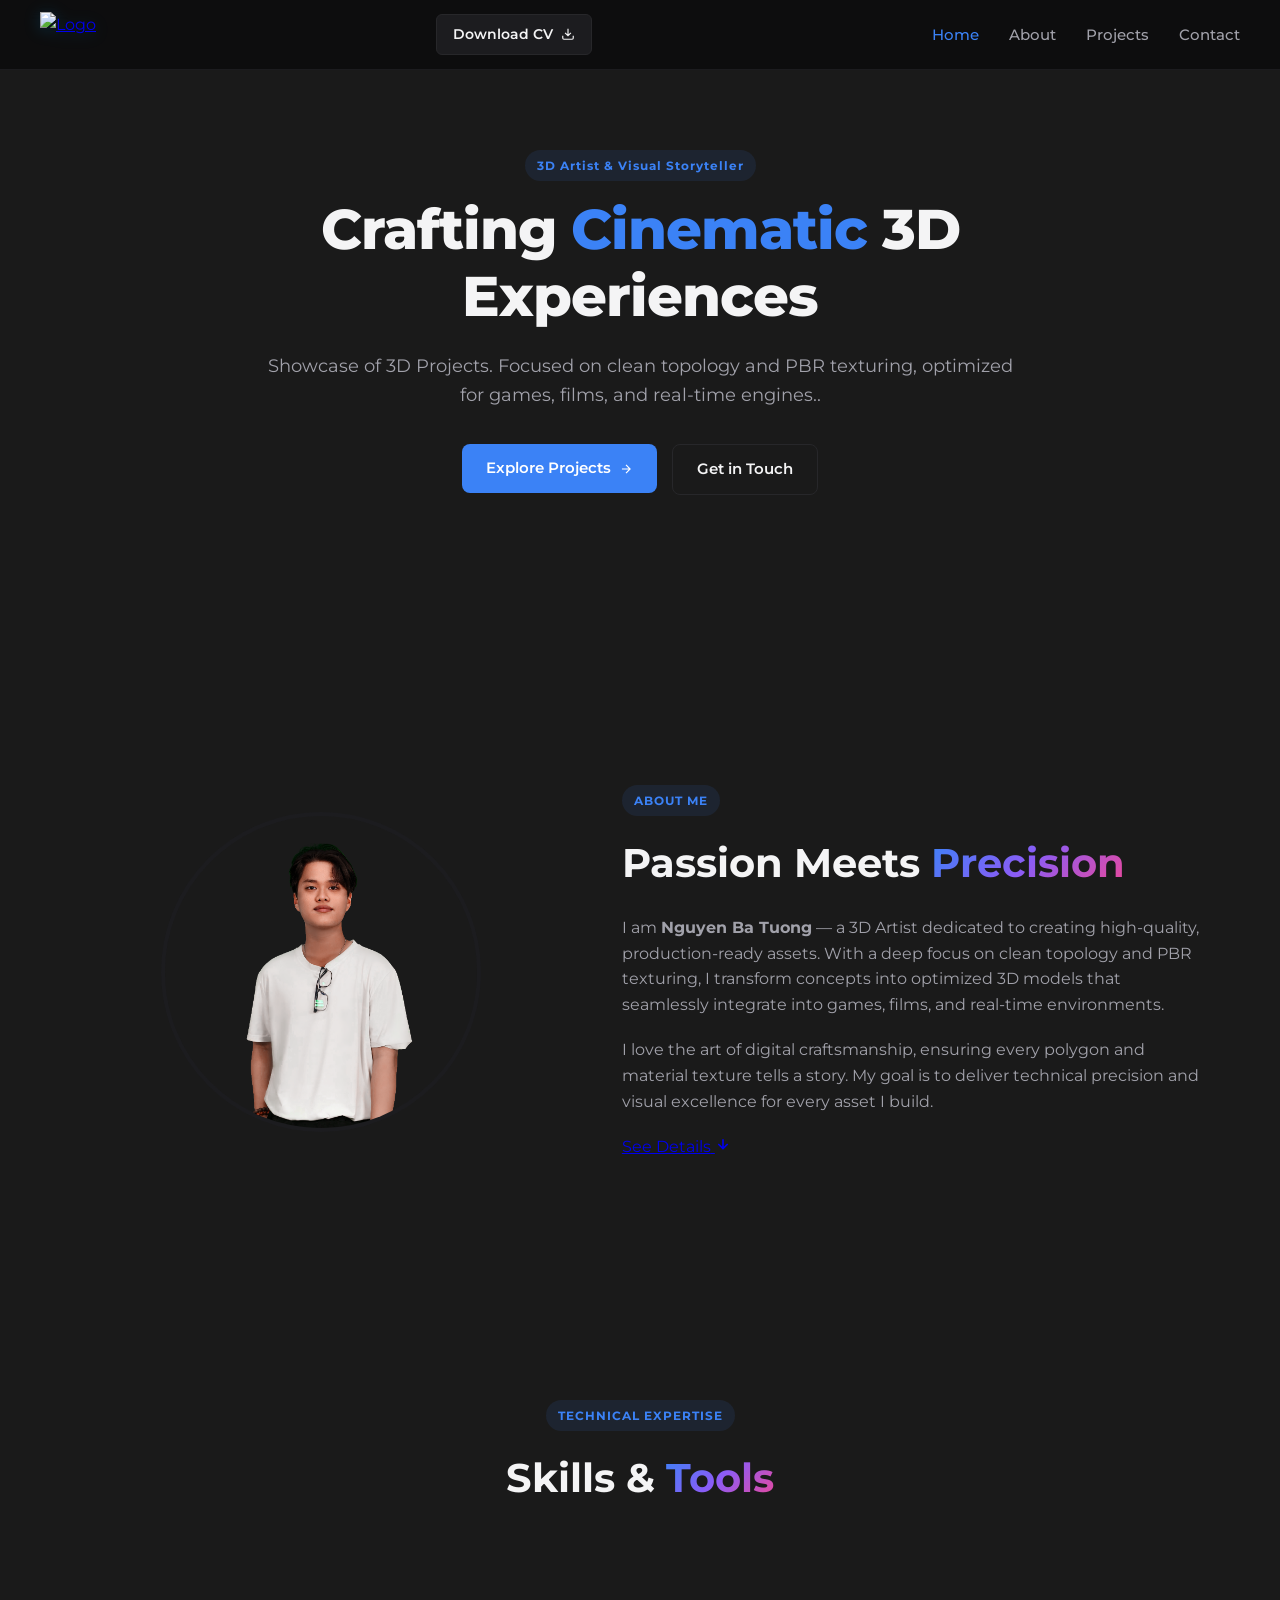
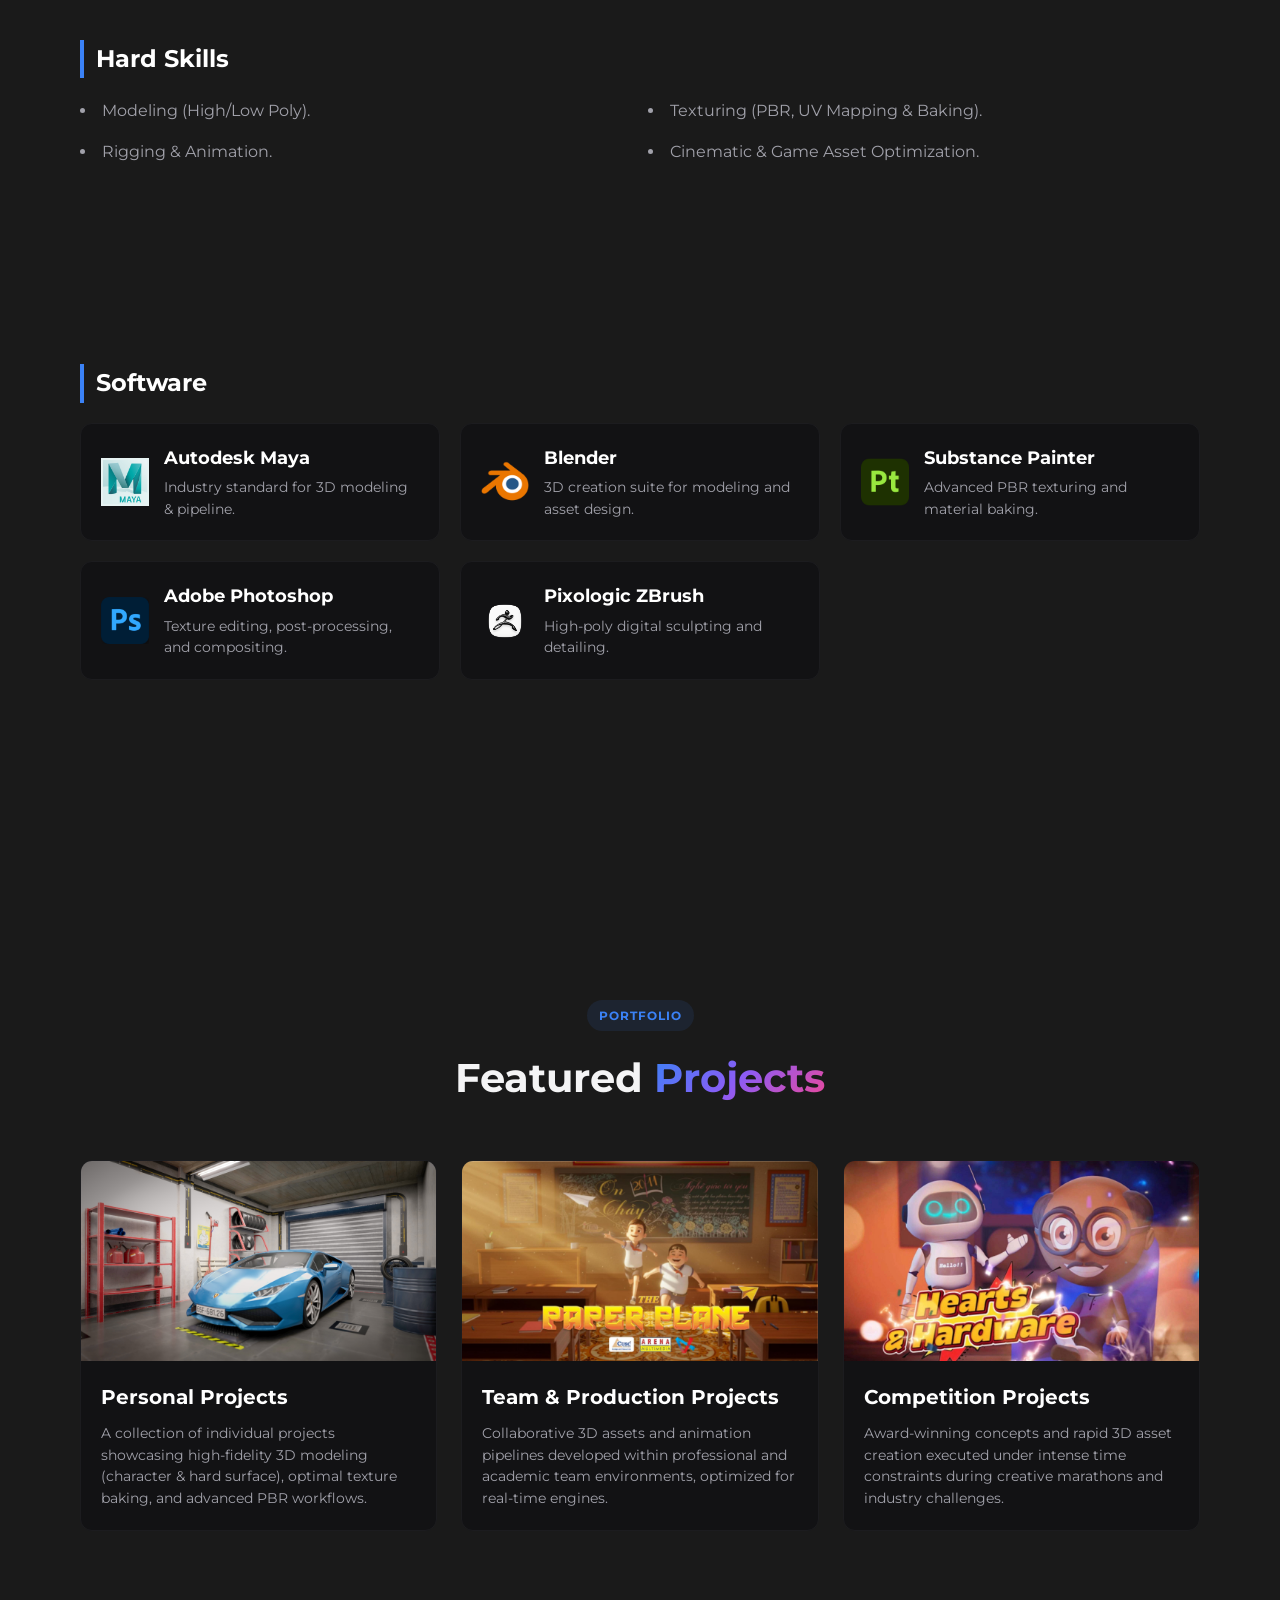
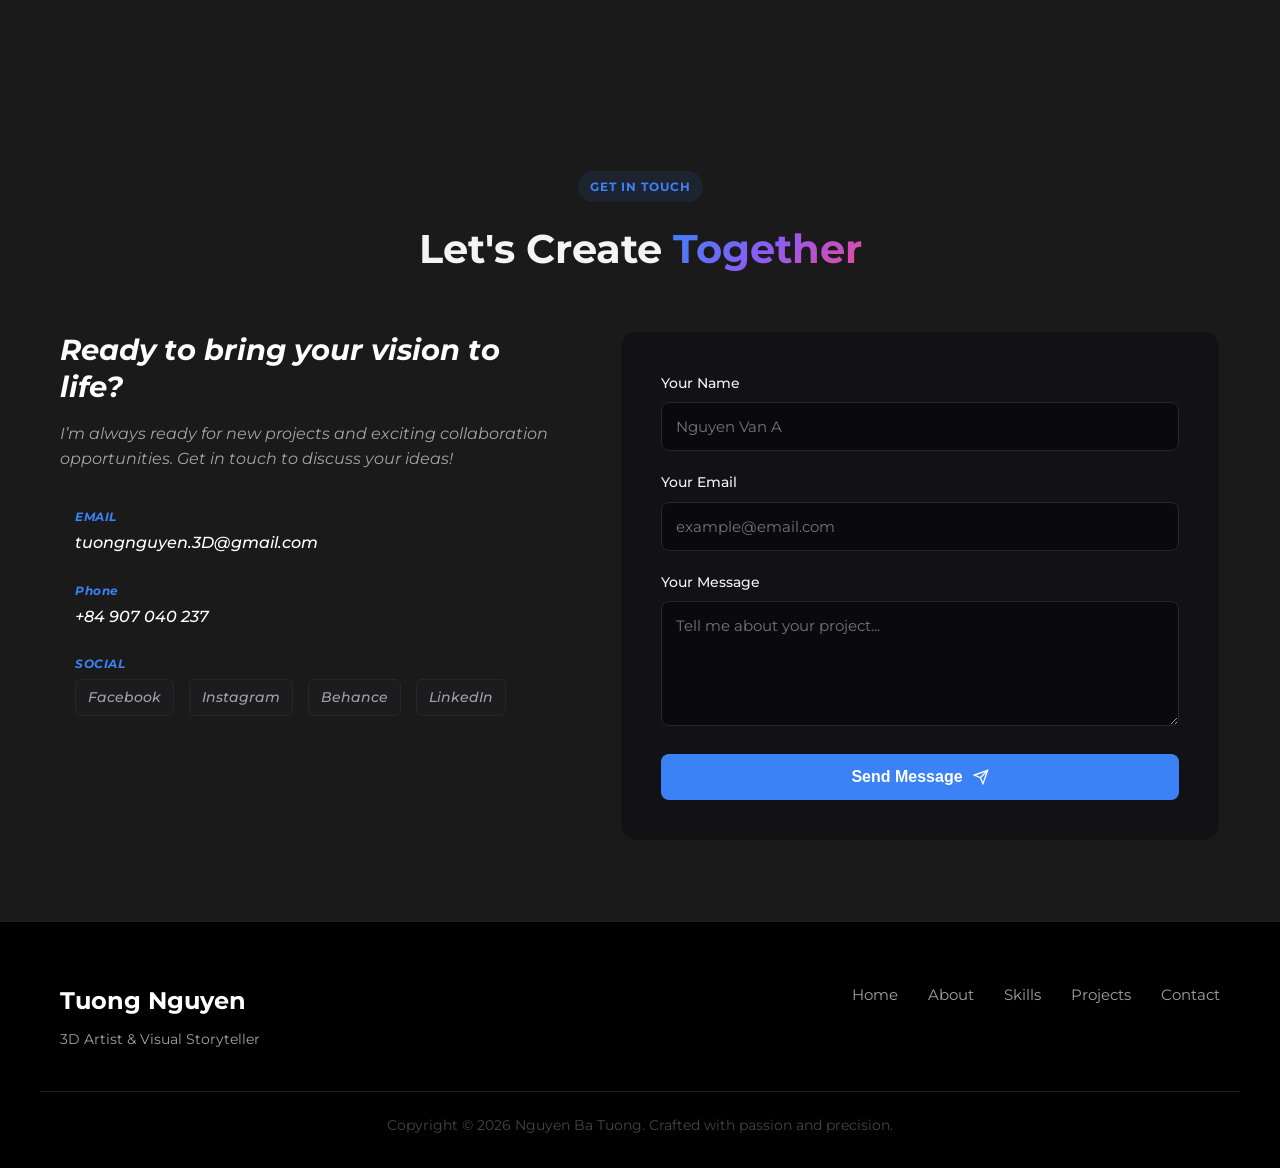
==== commit 105dbc39: "070726-10h48-update" ====
--- a/index.html
+++ b/index.html
@@ -27,13 +27,23 @@
 
 <body>
     <!-- Thẻ header được dùng để nhóm các nội dung đầu trang, thường chứa logo, tiêu đề và điều hướng -->
-    <header id="home">
+    <header>
         <a href="#" class="logo">
-            <img src="./img/Symbol Logo-Big.png" alt="Logo">
+            <img src="./img/Symbol Logo.png" alt="Logo">
         </a>
 
+        <a href="https://drive.google.com/file/d/1_DczszFcHBpu4PlJlKa_iuLgecI-OSYg/view?usp=sharing"
+            class="btn-download">
+            <span>Download CV</span>
+            <svg width="14" height="14" viewBox="0 0 24 24" fill="none" stroke="currentColor" stroke-width="2"
+                class="icon-download">
+                <path d="M21 15v4a2 2 0 0 1-2 2H5a2 2 0 0 1-2-2v-4M7 10l5 5 5-5M12 15V3" />
+            </svg>
+        </a>
+
         <button class="menu-toggle" id="menuOpen" aria-label="Open Menu">
-            <svg width="30" height="30" viewBox="0 0 24 24" fill="none" stroke="currentColor" stroke-width="2">
+            <svg width="26" height="26" viewBox="0 0 24 24" fill="none" stroke="currentColor" stroke-width="2.5"
+                stroke-linecap="round">
                 <line x1="3" y1="12" x2="21" y2="12"></line>
                 <line x1="3" y1="6" x2="21" y2="6"></line>
                 <line x1="3" y1="18" x2="21" y2="18"></line>
@@ -42,26 +52,19 @@
 
         <nav class="nav-bar" id="navBar">
             <button class="menu-close" id="menuClose" aria-label="Close Menu">
-                <svg width="30" height="30" viewBox="0 0 24 24" fill="none" stroke="currentColor" stroke-width="2">
+                <svg width="28" height="28" viewBox="0 0 24 24" fill="none" stroke="currentColor" stroke-width="2.5"
+                    stroke-linecap="round">
                     <line x1="18" y1="6" x2="6" y2="18"></line>
                     <line x1="6" y1="6" x2="18" y2="18"></line>
                 </svg>
             </button>
-
             <ul class="nav-list">
                 <li><a href="#home" class="nav-link active">Home</a></li>
                 <li><a href="#about" class="nav-link">About</a></li>
                 <li><a href="#projects" class="nav-link">Projects</a></li>
                 <li><a href="#contact" class="nav-link">Contact</a></li>
-                <li class="mobile-only">
-                    <a href="./PDF/NguyenBaTuong_CV.pdf" class="nav-link">Download CV</a>
-                </li>
             </ul>
         </nav>
-
-        <a href="./PDF/NguyenBaTuong_CV.pdf" class="btn-download desktop-only">
-            Download CV
-        </a>
     </header>
     <!-- Thẻ main được dùng để nhóm các nội dung chính của trang web, thường chứa các bài viết hoặc thông tin quan trọng -->
     <main>
@@ -88,63 +91,58 @@
                     <a href="#contact" class="btn btn-secondary">Get in Touch</a>
                 </li>
             </ul>
+
         </article>
-        <article id="about">
+        <article id="about" class="about-container">
             <section class="about-section">
-                <div class="about-image-container">
-                    <img src="./img/Avatar_ver4.png" alt="Nguyen Ba Tuong" class="about-image" loading="lazy">
+                <div class="about-left">
+                    <div class="about-image-wraper">
+                        <img src="./img/Avatar_ver4.png" alt="Nguyen Ba Tuong" class="about-image" loading="lazy">
+                    </div>
                 </div>
-                <div class="about-header-group">
-                    <p class="badge-about">ABOUT ME</p>
-                    <h1 class="about-title">Passion Meets <span class="text-gradient">Precision</span></h1>
+                <div class="about-right">
+                    <div class="about-header-group">
+                        <p class="badge-about">ABOUT ME</p>
+                        <h1 class="about-title">Passion Meets <span class="text-gradient">Precision</span></h1>
+                    </div>
+                    <p class="about-description">
+                        I am <strong>Nguyen Ba Tuong</strong> — a 3D Artist dedicated to creating high-quality,
+                        production-ready assets.
+                        With a deep focus on clean topology and PBR texturing, I transform concepts into optimized 3D
+                        models
+                        that seamlessly integrate into games, films, and real-time environments.
+                    </p>
+                    <p class="about-description">
+                        I love the art of digital craftsmanship, ensuring every polygon and material texture tells a
+                        story.
+                        My goal is to deliver technical precision and visual excellence for every asset I build.
+                    </p>
+                    <div class="about-actions">
+                        <a href="https://drive.google.com/file/d/1_DczszFcHBpu4PlJlKa_iuLgecI-OSYg/view?usp=sharing"
+                            class="btn-read-more">
+                            <span>See Details</span>
+                            <svg width="16" height="16" viewBox="0 0 24 24" fill="none" stroke="currentColor"
+                                stroke-width="2.5" class="icon-arrow-down">
+                                <path d="M12 5v14M5 12l7 7 7-7" />
+                            </svg>
+                        </a>
+                    </div>
                 </div>
-                <p class="about-description">
-                    I am <strong>Nguyen Ba Tuong</strong> — a 3D Artist dedicated to creating high-quality,
-                    production-ready assets.
-                    With a deep focus on clean topology and PBR texturing, I transform concepts into optimized 3D models
-                    that seamlessly integrate into games, films, and real-time environments.
-                </p>
-                <p class="about-description">
-                    I love the art of digital craftsmanship, ensuring every polygon and material texture tells a story.
-                    My goal is to deliver technical precision and visual excellence for every asset I build.
-                </p>
-                <ul class="features-list">
-                    <li class="feature-item">
-                        <span class="feature-icon" aria-hidden="true"><i class="icon-star"></i></span>
-                        <div class="feature-content">
-                            <h3>Vehicle & Hard Surface</h3>
-                            <p>High-fidelity 3D modeling with clean topology.</p>
-                        </div>
-                    </li>
-                    <li class="feature-item">
-                        <span class="feature-icon" aria-hidden="true"><i class="icon-game"></i></span>
-                        <div class="feature-content">
-                            <h3>Game & Character Art</h3>
-                            <p>Optimized assets ready for production pipelines.</p>
-                        </div>
-                    </li>
-                    <li class="feature-item">
-                        <span class="feature-icon" aria-hidden="true"><i class="icon-check"></i></span>
-                        <div class="feature-content">
-                            <h3>PBR Texturing & Baking</h3>
-                            <p>Realistic materials mapped to perfection.</p>
-                        </div>
-                    </li>
-                </ul>
             </section>
-
-            <section class="skills-section" id="skills">
-                <div class="skills-header">
-                    <p class="badge-skills">TECHNICAL EXPERTISE</p>
-                    <h1 class="skills-title">Skills & <span class="text-gradient">Tools</span></h1>
-                </div>
+        </article>
+        <section class="skills-section">
+            <div class="skills-header">
+                <p class="badge-skills">TECHNICAL EXPERTISE</p>
+                <h1 class="skills-title">Skills & <span class="text-gradient">Tools</span></h1>
+            </div>
+            <div class="skills-container">
                 <section class="hard-skills-container">
                     <h2>Hard Skills</h2>
                     <ul class="hard-skills-list">
-                        <li>Hard Surface Modeling (High/Low Poly).</li>
-                        <li>UV Mapping & Baking.</li>
-                        <li>PBR Texturing (Substance Painter).</li>
-                        <li>Game Asset Optimization.</li>
+                        <li>Modeling (High/Low Poly).</li>
+                        <li>Texturing (PBR, UV Mapping & Baking).</li>
+                        <li>Rigging & Animation.</li>
+                        <li>Cinematic & Game Asset Optimization.</li>
                     </ul>
                 </section>
                 <section class="software-container">
@@ -201,53 +199,59 @@
                         </li>
                     </ul>
                 </section>
+            </div>
+        </section>
+        <article class="portfolio-section" id="projects">
+            <section class="projects-section">
+                <div class="portfolio-header">
+                    <span class="badge-portfolio">PORTFOLIO</span>
+                    <h1 class="portfolio-title">Featured <span class="text-gradient">Projects</span></h1>
+                </div>
+                <ul class="projects-grid">
+                    <li class="project-card">
+                        <a href="https://drive.google.com/file/d/10uYpPU5qUPJoYN_MXYCHhhS4H6g00dY2/view?usp=sharing"
+                            class="project-thumbnail" target="_blank">
+                            <img src="./img/Car in The Garage FN Comopsiting.jpg"
+                                alt="3D Hard Surface Car Modeling in The Garage" loading="lazy">
+                        </a>
+                        <div class="project-content">
+                            <h3>Personal Projects</h3>
+                            <p>A collection of individual projects showcasing high-fidelity 3D modeling (character &
+                                hard surface), optimal texture baking, and advanced PBR workflows.</p>
+                        </div>
+                    </li>
+
+                    <li class="project-card">
+                        <a href="https://drive.google.com/file/d/10uYpPU5qUPJoYN_MXYCHhhS4H6g00dY2/view?usp=sharing"
+                            class="project-thumbnail" target="_blank">
+                            <img src="./img/The Paper Plane by Vertex4-Cover.jpg"
+                                alt="The Paper Plane Short Film Project by Vertex4" loading="lazy">
+                        </a>
+                        <div class="project-content">
+                            <h3>Team & Production Projects</h3>
+                            <p>Collaborative 3D assets and animation pipelines developed within professional and
+                                academic
+                                team environments, optimized for real-time engines.</p>
+                        </div>
+                    </li>
+
+                    <li class="project-card">
+                        <a href="https://drive.google.com/file/d/10uYpPU5qUPJoYN_MXYCHhhS4H6g00dY2/view?usp=sharing"
+                            class="project-thumbnail" target="_blank">
+                            <img src="./img/100HRS_ArenaCantho01_HexaSync.jpg"
+                                alt="100HRS Creative Marathon Project by HexaSync Team" loading="lazy">
+                        </a>
+                        <div class="project-content">
+                            <h3>Competition Projects</h3>
+                            <p>Award-winning concepts and rapid 3D asset creation executed under intense time
+                                constraints
+                                during creative marathons and industry challenges.</p>
+                        </div>
+                    </li>
+                </ul>
             </section>
         </article>
-        <article class="portfolio-section" id="projects">
-            <div class="portfolio-header">
-                <span class="badge-portfolio">PORTFOLIO</span>
-                <h1 class="portfolio-title">Featured <span class="text-gradient">Projects</span></h1>
-            </div>
-
-            <ul class="projects-grid">
-                <li class="project-card">
-                    <span class="project-thumbnail">
-                        <img src="./img/Car in The Garage FN Comopsiting.jpg"
-                            alt="3D Hard Surface Car Modeling in The Garage" loading="lazy">
-                    </span>
-                    <div class="project-content">
-                        <h3>Personal Projects</h3>
-                        <p>A collection of individual artwork focusing on high-fidelity hard surface modeling, precision
-                            texture baking, and advanced PBR texturing workflows.</p>
-                    </div>
-                </li>
-
-                <li class="project-card">
-                    <span class="project-thumbnail">
-                        <img src="./img/The Paper Plane by Vertex4-Cover.jpg"
-                            alt="The Paper Plane Short Film Project by Vertex4" loading="lazy">
-                    </span>
-                    <div class="project-content">
-                        <h3>Team & Production Projects</h3>
-                        <p>Collaborative 3D assets and animation pipelines developed within professional and academic
-                            team environments, optimized for real-time engines.</p>
-                    </div>
-                </li>
-
-                <li class="project-card">
-                    <span class="project-thumbnail">
-                        <img src="./img/100HRS_ArenaCantho01_HexaSync.jpg"
-                            alt="100HRS Creative Marathon Project by HexaSync Team" loading="lazy">
-                    </span>
-                    <div class="project-content">
-                        <h3>Competition Projects</h3>
-                        <p>Award-winning concepts and rapid 3D asset creation executed under intense time constraints
-                            during creative marathons and industry challenges.</p>
-                    </div>
-                </li>
-            </ul>
-        </article>
-        <section class="awards-section" id="awards">
+        <!-- <section class="awards-section" id="awards">
             <div class="awards-header">
                 <p class="badge-awards">RECOGNITION</p>
                 <h1 class="awards-title">Awards & <span class="text-gradient">Achievements</span></h1>
@@ -283,33 +287,32 @@
                 </li>
 
             </ul>
-        </section>
+        </section> -->
         <article class="contact-section" id="contact">
             <div class="contact-header">
                 <span class="badge-contact">GET IN TOUCH</span>
                 <h1 class="contact-title">Let's Create <span class="text-gradient">Together</span></h1>
             </div>
-
             <div class="contact-container">
                 <address class="contact-info">
                     <h2>Ready to bring your vision to life?</h2>
-                    <p class="contact-subtitle">Tôi luôn sẵn sàng cho các dự án mới và cơ hội hợp tác thú vị. Hãy liên
-                        hệ để thảo luận về ý tưởng của bạn!</p>
+                    <p class="contact-subtitle">I’m always ready for new projects and exciting collaboration
+                        opportunities. Get in touch to discuss your ideas!</p>
 
                     <ul class="contact-methods">
                         <li class="method-item">
                             <span class="method-icon" aria-hidden="true"><i class="icon-email"></i></span>
                             <div class="method-detail">
                                 <span class="method-label">EMAIL</span>
-                                <a href="mailto:nbtuongb23030@cusc.ctu.edu.vn">nbtuongb23030@cusc.ctu.edu.vn</a>
+                                <a href="mailto:tuongnguyen.3D@gmail.com">tuongnguyen.3D@gmail.com</a>
                             </div>
                         </li>
 
                         <li class="method-item">
                             <span class="method-icon" aria-hidden="true"><i class="icon-location"></i></span>
                             <div class="method-detail">
-                                <span class="method-label">LOCATION</span>
-                                <p>Can Tho, Vietnam</p>
+                                <span class="method-label">Phone</span>
+                                <a href="tel:+84907040237">+84 907 040 237</a>
                             </div>
                         </li>
 
@@ -318,20 +321,27 @@
                             <div class="method-detail">
                                 <span class="method-label">SOCIAL</span>
                                 <div class="social-links">
-                                    <a href="#" target="_blank" rel="noopener noreferrer">Facebook</a>
-                                    <a href="#" target="_blank" rel="noopener noreferrer">Instagram</a>
-                                    <a href="#" target="_blank" rel="noopener noreferrer">ArtStation</a>
-                                    <a href="#" target="_blank" rel="noopener noreferrer">LinkedIn</a>
+                                    <a href="https://www.facebook.com/ba.tuong.nguyen.2025" target="_blank"
+                                        rel="noopener noreferrer">Facebook</a>
+                                    <a href="https://www.instagram.com/tuong.nguyen2706?igsh=MWFrcmZxZXd1cXpnYg=="" target="
+                                        _blank" rel="noopener noreferrer">Instagram</a>
+                                    <a href="https://www.behance.net/btngnguyn3" target="_blank"
+                                        rel="noopener noreferrer">Behance</a>
+                                    <a href="https://www.linkedin.com/in/bá-tường-nguyễn-9911013a5/" target="_blank"
+                                        rel="noopener noreferrer">LinkedIn</a>
                                 </div>
                             </div>
                         </li>
                     </ul>
                 </address>
 
-                <form class="contact-form" action="#" method="POST">
+                <form class="contact-form" action="https://api.web3forms.com/submit" method="POST" id="contactForm">
+
+                    <input type="hidden" name="access_key" value="15744aec-4f55-4dab-8c96-f7b6ba48786e">
+
                     <div class="form-group">
                         <label for="user-name">Your Name</label>
-                        <input type="text" id="user-name" name="name" placeholder="Nguyễn Văn A" required>
+                        <input type="text" id="user-name" name="name" placeholder="Nguyen Van A" required>
                     </div>
 
                     <div class="form-group">
@@ -341,13 +351,17 @@
 
                     <div class="form-group">
                         <label for="user-message">Your Message</label>
-                        <textarea id="user-message" name="message" rows="5"
-                            placeholder="Hãy cho tôi biết về dự án của bạn..." required></textarea>
+                        <textarea id="user-message" name="message" rows="5" placeholder="Tell me about your project..."
+                            required></textarea>
                     </div>
 
                     <button type="submit" class="btn-submit">
                         <span>Send Message</span>
-                        <i class="icon-paper-plane" aria-hidden="true"></i>
+                        <svg width="16" height="16" viewBox="0 0 24 24" fill="none" stroke="currentColor"
+                            stroke-width="2">
+                            <line x1="22" y1="2" x2="11" y2="13"></line>
+                            <polygon points="22 2 15 22 11 13 2 9 22 2"></polygon>
+                        </svg>
                     </button>
                 </form>
             </div>
@@ -377,7 +391,7 @@
         <hr class="footer-divider">
 
         <div class="footer-bottom">
-            <small class="copyright">Copyright &copy 2025 Nguyen Ba Tuong. Crafted with passion and precision.</small>
+            <small class="copyright">Copyright &copy 2026 Nguyen Ba Tuong. Crafted with passion and precision.</small>
         </div>
     </footer>
     <button id="backToTop" class="btn-back-to-top" aria-label="Back to top">
